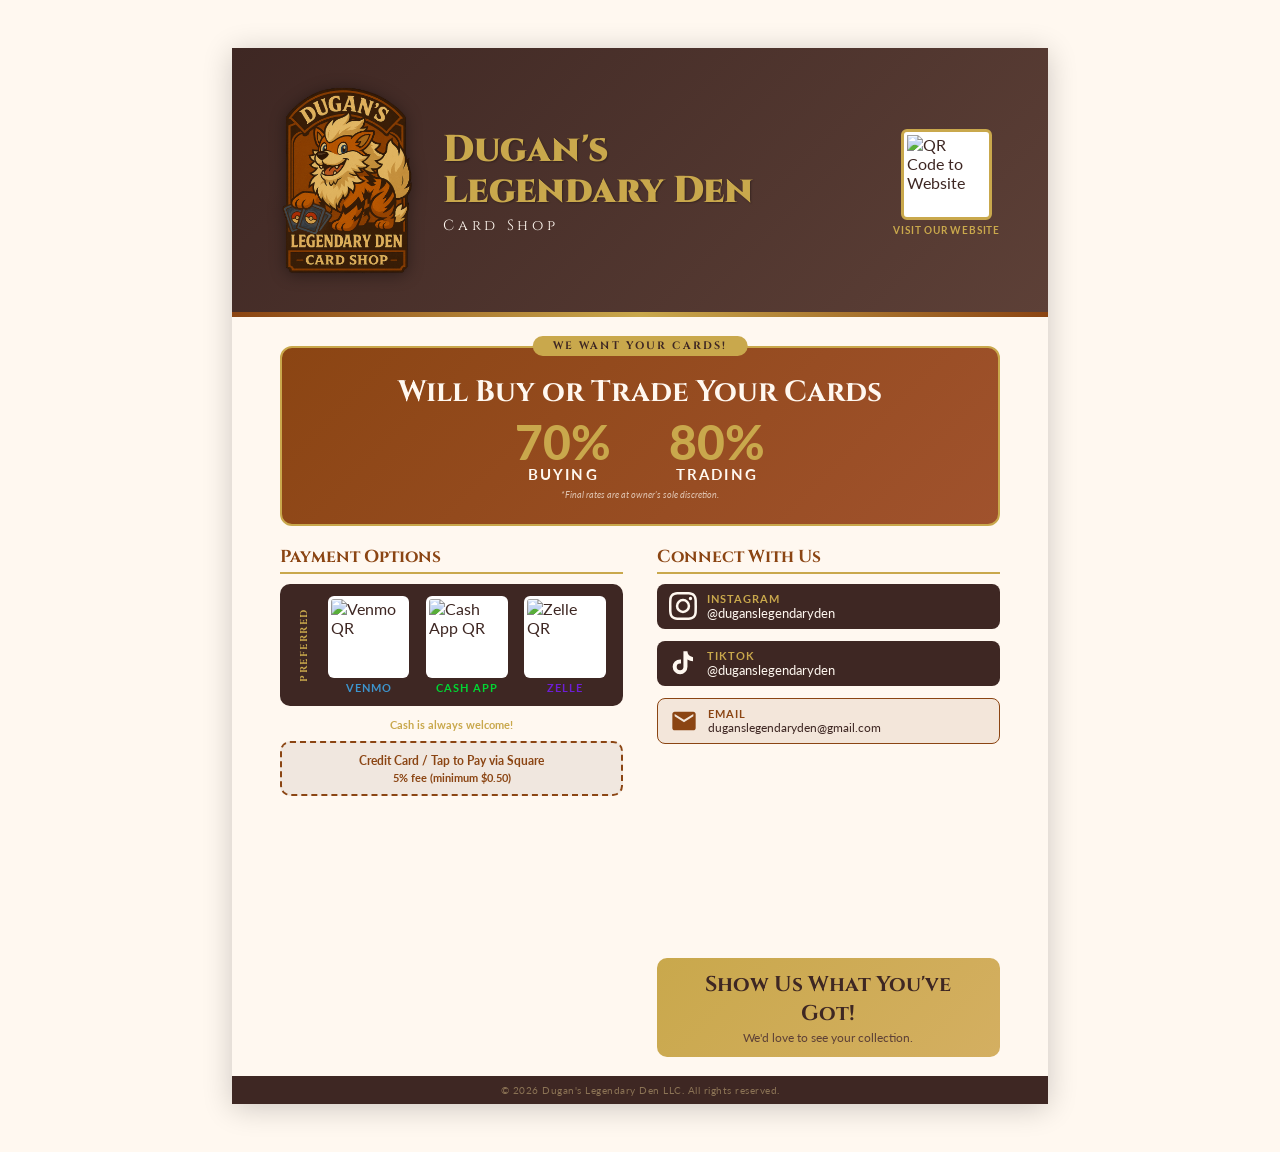
==== flyer.html @ 329d3d00 "Add printable card show flyer" ====
<!DOCTYPE html>
<html lang="en">
<head>
    <meta charset="UTF-8">
    <meta name="viewport" content="width=device-width, initial-scale=1.0">
    <meta http-equiv="Content-Security-Policy" content="upgrade-insecure-requests">
    <title>Dugan's Legendary Den — Card Show Flyer</title>
    <link rel="preconnect" href="https://fonts.googleapis.com">
    <link rel="preconnect" href="https://fonts.gstatic.com" crossorigin>
    <link href="https://fonts.googleapis.com/css2?family=Cinzel:wght@400;600;700;900&family=Lato:wght@300;400;700;900&display=swap" rel="stylesheet">
    <style>
        /* ---- Print-Optimized Reset ---- */
        *, *::before, *::after {
            margin: 0;
            padding: 0;
            box-sizing: border-box;
        }

        @page {
            size: letter portrait;
            margin: 0;
        }

        body {
            font-family: 'Lato', sans-serif;
            width: 8.5in;
            height: 11in;
            margin: 0 auto;
            background: #FFF8F0;
            color: #3E2723;
            overflow: hidden;
            -webkit-print-color-adjust: exact;
            print-color-adjust: exact;
        }

        .flyer {
            width: 100%;
            height: 100%;
            display: flex;
            flex-direction: column;
            position: relative;
        }

        /* ---- Top Banner ---- */
        .top-banner {
            background: linear-gradient(135deg, #3E2723 0%, #5D4037 100%);
            padding: 0.35in 0.5in 0.3in;
            display: flex;
            align-items: center;
            justify-content: space-between;
            gap: 0.4in;
        }

        .banner-left {
            display: flex;
            align-items: center;
            gap: 0.3in;
        }

        .banner-logo {
            width: 1.4in;
            height: auto;
            filter: drop-shadow(0 2px 8px rgba(0,0,0,0.4));
        }

        .banner-text {
            display: flex;
            flex-direction: column;
        }

        .banner-title {
            font-family: 'Cinzel', serif;
            font-size: 28pt;
            font-weight: 900;
            color: #C9A84C;
            line-height: 1.1;
            text-shadow: 1px 1px 2px rgba(0,0,0,0.3);
        }

        .banner-subtitle {
            font-family: 'Cinzel', serif;
            font-size: 11pt;
            font-weight: 400;
            letter-spacing: 0.25em;
            color: #FFF8F0;
            margin-top: 4px;
        }

        .banner-qr {
            display: flex;
            flex-direction: column;
            align-items: center;
            gap: 4px;
            flex-shrink: 0;
        }

        .banner-qr img {
            width: 0.95in;
            height: 0.95in;
            border: 3px solid #C9A84C;
            border-radius: 6px;
            background: white;
            padding: 3px;
        }

        .banner-qr span {
            font-size: 7.5pt;
            color: #C9A84C;
            font-weight: 700;
            letter-spacing: 0.08em;
            text-transform: uppercase;
        }

        /* ---- Accent Line ---- */
        .accent-line {
            height: 5px;
            background: linear-gradient(90deg, #8B4513, #C9A84C, #8B4513);
        }

        /* ---- Main Content ---- */
        .main-content {
            flex: 1;
            padding: 0.3in 0.5in 0.2in;
            display: flex;
            flex-direction: column;
            gap: 0.2in;
        }

        /* ---- Hero Section: Buy/Trade ---- */
        .hero-section {
            background: linear-gradient(135deg, #8B4513 0%, #A0522D 100%);
            border-radius: 12px;
            padding: 0.25in 0.35in;
            text-align: center;
            position: relative;
            border: 2px solid #C9A84C;
        }

        .hero-badge {
            position: absolute;
            top: -12px;
            left: 50%;
            transform: translateX(-50%);
            background: #C9A84C;
            color: #3E2723;
            font-family: 'Cinzel', serif;
            font-size: 8pt;
            font-weight: 700;
            letter-spacing: 0.2em;
            text-transform: uppercase;
            padding: 3px 20px;
            border-radius: 20px;
        }

        .hero-heading {
            font-family: 'Cinzel', serif;
            font-size: 22pt;
            font-weight: 700;
            color: #FFF8F0;
            margin-bottom: 6px;
        }

        .hero-rates {
            display: flex;
            justify-content: center;
            gap: 0.6in;
            margin-bottom: 6px;
        }

        .rate-item {
            display: flex;
            flex-direction: column;
            align-items: center;
        }

        .rate-percent {
            font-size: 36pt;
            font-weight: 900;
            color: #C9A84C;
            line-height: 1;
        }

        .rate-label {
            font-size: 11pt;
            font-weight: 700;
            color: #FFF8F0;
            text-transform: uppercase;
            letter-spacing: 0.15em;
        }

        .hero-disclaimer {
            font-size: 7pt;
            color: rgba(255, 248, 240, 0.7);
            font-style: italic;
        }

        /* ---- Two Column Layout ---- */
        .two-columns {
            display: flex;
            gap: 0.35in;
            flex: 1;
        }

        .col-left, .col-right {
            flex: 1;
            display: flex;
            flex-direction: column;
        }

        /* ---- Section Headers ---- */
        .section-header {
            font-family: 'Cinzel', serif;
            font-size: 13pt;
            font-weight: 700;
            color: #8B4513;
            border-bottom: 2px solid #C9A84C;
            padding-bottom: 4px;
            margin-bottom: 10px;
        }

        /* ---- Payment Grid ---- */
        .payment-grid {
            display: flex;
            flex-direction: column;
            gap: 10px;
            flex: 1;
        }

        .payment-row-preferred {
            background: #3E2723;
            border-radius: 10px;
            padding: 12px 14px;
            display: flex;
            align-items: center;
            justify-content: space-around;
            gap: 10px;
        }

        .preferred-label {
            writing-mode: vertical-rl;
            text-orientation: mixed;
            transform: rotate(180deg);
            font-family: 'Cinzel', serif;
            font-size: 7.5pt;
            font-weight: 700;
            color: #C9A84C;
            letter-spacing: 0.15em;
            text-transform: uppercase;
        }

        .payment-item {
            display: flex;
            flex-direction: column;
            align-items: center;
            gap: 3px;
        }

        .payment-item img {
            width: 0.85in;
            height: 0.85in;
            border-radius: 6px;
            background: white;
            padding: 3px;
        }

        .payment-name {
            font-size: 8pt;
            font-weight: 700;
            color: #FFF8F0;
            text-transform: uppercase;
            letter-spacing: 0.1em;
        }

        .payment-name.venmo-color { color: #3D95CE; }
        .payment-name.cashapp-color { color: #00D632; }
        .payment-name.zelle-color { color: #6D1ED4; }

        .payment-cash {
            font-size: 8pt;
            font-weight: 700;
            color: #C9A84C;
            text-align: center;
            margin-top: 2px;
        }

        .payment-row-fee {
            background: rgba(62, 39, 35, 0.08);
            border: 2px dashed #8B4513;
            border-radius: 10px;
            padding: 10px 14px;
            text-align: center;
        }

        .fee-heading {
            font-size: 9pt;
            font-weight: 700;
            color: #8B4513;
            margin-bottom: 3px;
        }

        .fee-methods {
            font-size: 9pt;
            color: #5D4037;
        }

        .fee-amount {
            font-size: 8pt;
            font-weight: 700;
            color: #8B4513;
        }

        /* ---- Social / Connect Section ---- */
        .connect-section {
            display: flex;
            flex-direction: column;
            gap: 12px;
            flex: 1;
        }

        .social-item {
            display: flex;
            align-items: center;
            gap: 10px;
            padding: 8px 12px;
            background: #3E2723;
            border-radius: 8px;
        }

        .social-icon-wrap {
            width: 28px;
            height: 28px;
            flex-shrink: 0;
        }

        .social-icon-wrap svg {
            width: 100%;
            height: 100%;
        }

        .social-info {
            display: flex;
            flex-direction: column;
        }

        .social-platform {
            font-size: 8pt;
            font-weight: 700;
            color: #C9A84C;
            text-transform: uppercase;
            letter-spacing: 0.1em;
        }

        .social-handle {
            font-size: 10pt;
            font-weight: 400;
            color: #FFF8F0;
        }

        .email-item {
            display: flex;
            align-items: center;
            gap: 10px;
            padding: 8px 12px;
            background: rgba(139, 69, 19, 0.1);
            border-radius: 8px;
            border: 1px solid #8B4513;
        }

        .email-info {
            display: flex;
            flex-direction: column;
        }

        .email-label {
            font-size: 8pt;
            font-weight: 700;
            color: #8B4513;
            text-transform: uppercase;
            letter-spacing: 0.1em;
        }

        .email-address {
            font-size: 9pt;
            font-weight: 400;
            color: #3E2723;
        }

        /* ---- CTA Banner ---- */
        .cta-section {
            background: linear-gradient(135deg, #C9A84C 0%, #D4AF61 100%);
            border-radius: 10px;
            padding: 12px 20px;
            text-align: center;
            margin-top: auto;
        }

        .cta-text {
            font-family: 'Cinzel', serif;
            font-size: 16pt;
            font-weight: 700;
            color: #3E2723;
        }

        .cta-subtext {
            font-size: 9pt;
            color: #5D4037;
            margin-top: 2px;
        }

        /* ---- Bottom Banner ---- */
        .bottom-banner {
            background: #3E2723;
            padding: 8px 0.5in;
            display: flex;
            justify-content: center;
            align-items: center;
        }

        .bottom-banner p {
            font-size: 7.5pt;
            color: #8B7355;
            letter-spacing: 0.05em;
        }

        /* ---- Screen Preview Styles ---- */
        @media screen {
            body {
                margin: 0.5in auto;
                box-shadow: 0 4px 30px rgba(0,0,0,0.2);
                border-radius: 4px;
            }
        }

        @media print {
            body {
                margin: 0;
                box-shadow: none;
            }
        }
    </style>
</head>
<body>
    <div class="flyer">
        <!-- Top Banner -->
        <header class="top-banner">
            <div class="banner-left">
                <img src="logo.png" alt="Dugan's Legendary Den Logo" class="banner-logo">
                <div class="banner-text">
                    <h1 class="banner-title">Dugan's<br>Legendary Den</h1>
                    <p class="banner-subtitle">Card Shop</p>
                </div>
            </div>
            <div class="banner-qr">
                <img src="https://api.qrserver.com/v1/create-qr-code/?size=200x200&data=https://duganslegendaryden.github.io/website/&bgcolor=FFFFFF&color=3E2723" alt="QR Code to Website">
                <span>Visit Our Website</span>
            </div>
        </header>

        <div class="accent-line"></div>

        <!-- Main Content -->
        <div class="main-content">
            <!-- Hero: Buy/Trade Rates -->
            <section class="hero-section">
                <div class="hero-badge">We Want Your Cards!</div>
                <h2 class="hero-heading">Will Buy or Trade Your Cards</h2>
                <div class="hero-rates">
                    <div class="rate-item">
                        <span class="rate-percent">70%</span>
                        <span class="rate-label">Buying</span>
                    </div>
                    <div class="rate-item">
                        <span class="rate-percent">80%</span>
                        <span class="rate-label">Trading</span>
                    </div>
                </div>
                <p class="hero-disclaimer">*Final rates are at owner's sole discretion.</p>
            </section>

            <!-- Two Column Layout -->
            <div class="two-columns">
                <!-- Left: Payment -->
                <div class="col-left">
                    <h3 class="section-header">Payment Options</h3>
                    <div class="payment-grid">
                        <!-- Preferred: Venmo, CashApp, Zelle, Cash -->
                        <div class="payment-row-preferred">
                            <span class="preferred-label">Preferred</span>
                            <div class="payment-item">
                                <img src="https://api.qrserver.com/v1/create-qr-code/?size=200x200&data=https://venmo.com/code?user_id=1840252993929216265%26created=1775189872&bgcolor=FFFFFF&color=3D95CE" alt="Venmo QR">
                                <span class="payment-name venmo-color">Venmo</span>
                            </div>
                            <div class="payment-item">
                                <img src="https://api.qrserver.com/v1/create-qr-code/?size=200x200&data=https://cash.app/$DuganD22&bgcolor=FFFFFF&color=00A632" alt="Cash App QR">
                                <span class="payment-name cashapp-color">Cash App</span>
                            </div>
                            <div class="payment-item">
                                <img src="https://api.qrserver.com/v1/create-qr-code/?size=200x200&data=dugansden&bgcolor=FFFFFF&color=6D1ED4" alt="Zelle QR">
                                <span class="payment-name zelle-color">Zelle</span>
                            </div>
                        </div>
                        <p class="payment-cash">Cash is always welcome!</p>

                        <!-- Fee-based -->
                        <div class="payment-row-fee">
                            <p class="fee-heading">Credit Card / Tap to Pay via Square</p>
                            <p class="fee-amount">5% fee (minimum $0.50)</p>
                        </div>
                    </div>
                </div>

                <!-- Right: Connect -->
                <div class="col-right">
                    <h3 class="section-header">Connect With Us</h3>
                    <div class="connect-section">
                        <div class="social-item">
                            <div class="social-icon-wrap">
                                <svg viewBox="0 0 24 24" fill="#FFF8F0">
                                    <path d="M12 2.163c3.204 0 3.584.012 4.85.07 3.252.148 4.771 1.691 4.919 4.919.058 1.265.069 1.645.069 4.849 0 3.205-.012 3.584-.069 4.849-.149 3.225-1.664 4.771-4.919 4.919-1.266.058-1.644.07-4.85.07-3.204 0-3.584-.012-4.849-.07-3.26-.149-4.771-1.699-4.919-4.92-.058-1.265-.07-1.644-.07-4.849 0-3.204.013-3.583.07-4.849.149-3.227 1.664-4.771 4.919-4.919 1.266-.057 1.645-.069 4.849-.069zM12 0C8.741 0 8.333.014 7.053.072 2.695.272.273 2.69.073 7.052.014 8.333 0 8.741 0 12c0 3.259.014 3.668.072 4.948.2 4.358 2.618 6.78 6.98 6.98C8.333 23.986 8.741 24 12 24c3.259 0 3.668-.014 4.948-.072 4.354-.2 6.782-2.618 6.979-6.98.059-1.28.073-1.689.073-4.948 0-3.259-.014-3.667-.072-4.947-.196-4.354-2.617-6.78-6.979-6.98C15.668.014 15.259 0 12 0zm0 5.838a6.162 6.162 0 100 12.324 6.162 6.162 0 000-12.324zM12 16a4 4 0 110-8 4 4 0 010 8zm6.406-11.845a1.44 1.44 0 100 2.881 1.44 1.44 0 000-2.881z"/>
                                </svg>
                            </div>
                            <div class="social-info">
                                <span class="social-platform">Instagram</span>
                                <span class="social-handle">@duganslegendaryden</span>
                            </div>
                        </div>

                        <div class="social-item">
                            <div class="social-icon-wrap">
                                <svg viewBox="0 0 24 24" fill="#FFF8F0">
                                    <path d="M19.59 6.69a4.83 4.83 0 01-3.77-4.25V2h-3.45v13.67a2.89 2.89 0 01-2.88 2.5 2.89 2.89 0 01-2.89-2.89 2.89 2.89 0 012.89-2.89c.28 0 .54.04.79.1V9.01a6.27 6.27 0 00-.79-.05 6.34 6.34 0 00-6.34 6.34 6.34 6.34 0 006.34 6.34 6.34 6.34 0 006.34-6.34V8.98a8.2 8.2 0 004.76 1.52V7.05a4.84 4.84 0 01-1-.36z"/>
                                </svg>
                            </div>
                            <div class="social-info">
                                <span class="social-platform">TikTok</span>
                                <span class="social-handle">@duganslegendaryden</span>
                            </div>
                        </div>

                        <div class="email-item">
                            <div class="social-icon-wrap">
                                <svg viewBox="0 0 24 24" fill="#8B4513">
                                    <path d="M20 4H4c-1.1 0-1.99.9-1.99 2L2 18c0 1.1.9 2 2 2h16c1.1 0 2-.9 2-2V6c0-1.1-.9-2-2-2zm0 4l-8 5-8-5V6l8 5 8-5v2z"/>
                                </svg>
                            </div>
                            <div class="email-info">
                                <span class="email-label">Email</span>
                                <span class="email-address">duganslegendaryden@gmail.com</span>
                            </div>
                        </div>

                        <!-- CTA -->
                        <div class="cta-section">
                            <p class="cta-text">Show Us What You've Got!</p>
                            <p class="cta-subtext">We'd love to see your collection.</p>
                        </div>
                    </div>
                </div>
            </div>
        </div>

        <!-- Bottom -->
        <footer class="bottom-banner">
            <p>&copy; 2026 Dugan's Legendary Den LLC. All rights reserved.</p>
        </footer>
    </div>
</body>
</html>
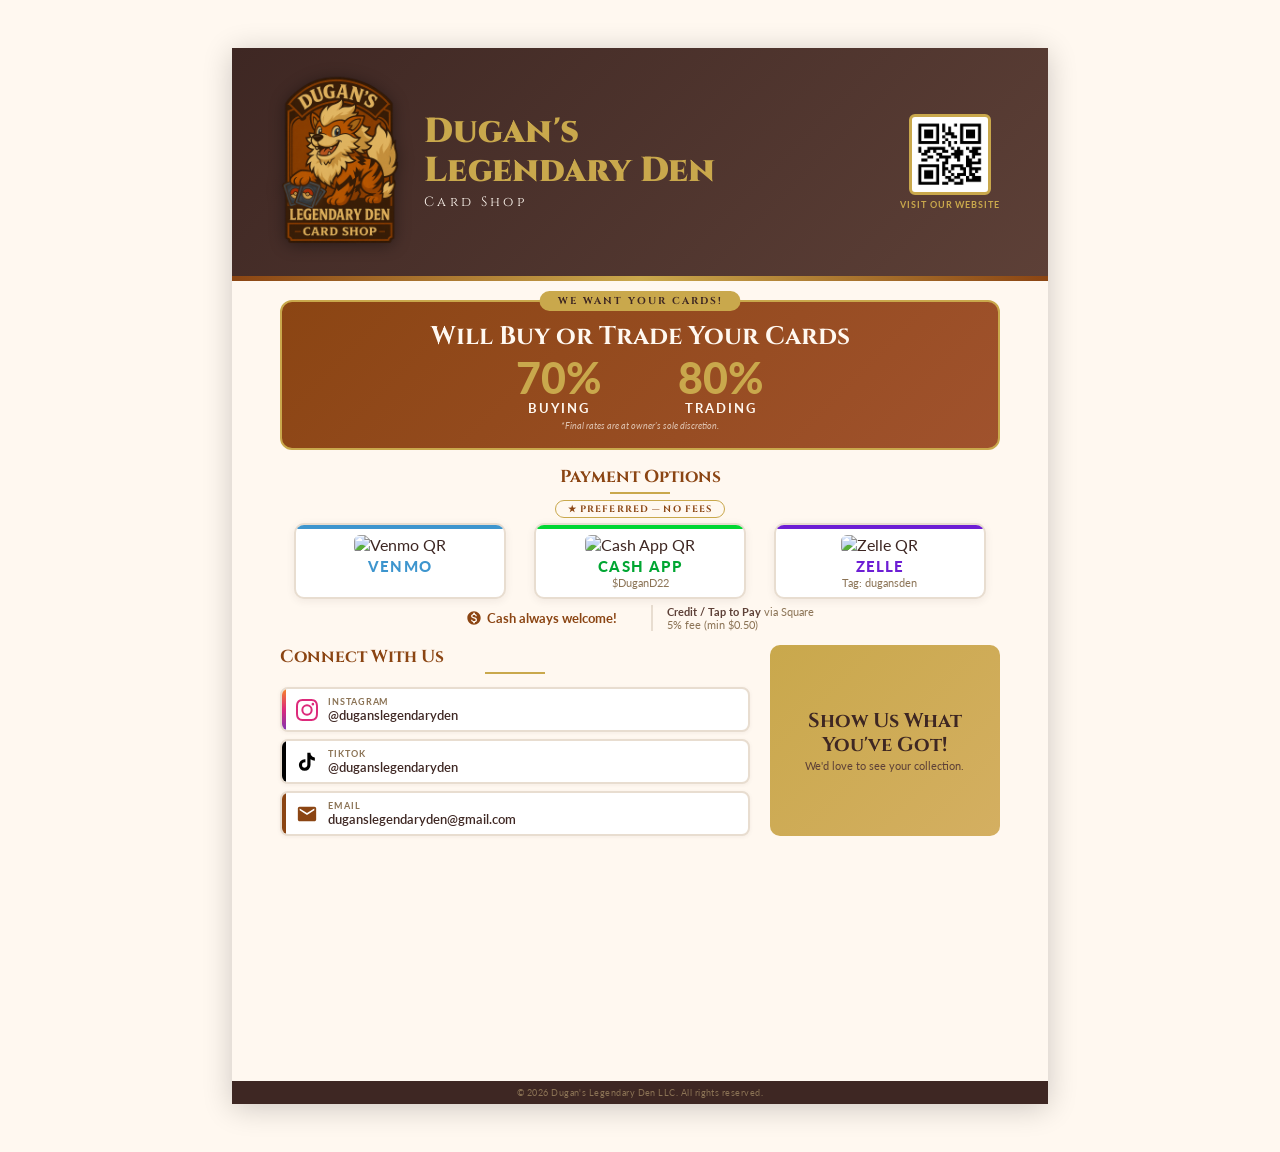
==== commit 8bca21a9: "Redesign flyer: lighter cards, bigger QR codes, real website QR" ====
--- a/flyer.html
+++ b/flyer.html
@@ -9,17 +9,8 @@
     <link rel="preconnect" href="https://fonts.gstatic.com" crossorigin>
     <link href="https://fonts.googleapis.com/css2?family=Cinzel:wght@400;600;700;900&family=Lato:wght@300;400;700;900&display=swap" rel="stylesheet">
     <style>
-        /* ---- Print-Optimized Reset ---- */
-        *, *::before, *::after {
-            margin: 0;
-            padding: 0;
-            box-sizing: border-box;
-        }
-
-        @page {
-            size: letter portrait;
-            margin: 0;
-        }
+        *, *::before, *::after { margin: 0; padding: 0; box-sizing: border-box; }
+        @page { size: letter portrait; margin: 0; }
 
         body {
             font-family: 'Lato', sans-serif;
@@ -38,52 +29,43 @@
             height: 100%;
             display: flex;
             flex-direction: column;
-            position: relative;
-        }
-
-        /* ---- Top Banner ---- */
+        }
+
+        /* ---- Header ---- */
         .top-banner {
             background: linear-gradient(135deg, #3E2723 0%, #5D4037 100%);
-            padding: 0.35in 0.5in 0.3in;
+            padding: 0.25in 0.5in;
             display: flex;
             align-items: center;
             justify-content: space-between;
-            gap: 0.4in;
         }
 
         .banner-left {
             display: flex;
             align-items: center;
-            gap: 0.3in;
+            gap: 0.25in;
         }
 
         .banner-logo {
-            width: 1.4in;
+            width: 1.25in;
             height: auto;
             filter: drop-shadow(0 2px 8px rgba(0,0,0,0.4));
         }
 
-        .banner-text {
-            display: flex;
-            flex-direction: column;
-        }
-
         .banner-title {
             font-family: 'Cinzel', serif;
-            font-size: 28pt;
+            font-size: 26pt;
             font-weight: 900;
             color: #C9A84C;
             line-height: 1.1;
-            text-shadow: 1px 1px 2px rgba(0,0,0,0.3);
         }
 
         .banner-subtitle {
             font-family: 'Cinzel', serif;
-            font-size: 11pt;
-            font-weight: 400;
+            font-size: 10pt;
             letter-spacing: 0.25em;
             color: #FFF8F0;
-            margin-top: 4px;
+            margin-top: 3px;
         }
 
         .banner-qr {
@@ -91,46 +73,44 @@
             flex-direction: column;
             align-items: center;
             gap: 4px;
-            flex-shrink: 0;
         }
 
         .banner-qr img {
-            width: 0.95in;
-            height: 0.95in;
+            width: 0.85in;
+            height: 0.85in;
             border: 3px solid #C9A84C;
             border-radius: 6px;
             background: white;
-            padding: 3px;
+            padding: 4px;
         }
 
         .banner-qr span {
-            font-size: 7.5pt;
+            font-size: 7pt;
             color: #C9A84C;
             font-weight: 700;
-            letter-spacing: 0.08em;
+            letter-spacing: 0.1em;
             text-transform: uppercase;
         }
 
-        /* ---- Accent Line ---- */
         .accent-line {
             height: 5px;
             background: linear-gradient(90deg, #8B4513, #C9A84C, #8B4513);
         }
 
-        /* ---- Main Content ---- */
+        /* ---- Main ---- */
         .main-content {
             flex: 1;
-            padding: 0.3in 0.5in 0.2in;
+            padding: 0.2in 0.5in 0.15in;
             display: flex;
             flex-direction: column;
-            gap: 0.2in;
-        }
-
-        /* ---- Hero Section: Buy/Trade ---- */
+            gap: 0.15in;
+        }
+
+        /* ---- Hero ---- */
         .hero-section {
             background: linear-gradient(135deg, #8B4513 0%, #A0522D 100%);
             border-radius: 12px;
-            padding: 0.25in 0.35in;
+            padding: 0.18in 0.35in;
             text-align: center;
             position: relative;
             border: 2px solid #C9A84C;
@@ -138,74 +118,40 @@
 
         .hero-badge {
             position: absolute;
-            top: -12px;
+            top: -11px;
             left: 50%;
             transform: translateX(-50%);
             background: #C9A84C;
             color: #3E2723;
             font-family: 'Cinzel', serif;
-            font-size: 8pt;
+            font-size: 7.5pt;
             font-weight: 700;
             letter-spacing: 0.2em;
             text-transform: uppercase;
-            padding: 3px 20px;
+            padding: 3px 18px;
             border-radius: 20px;
+            white-space: nowrap;
         }
 
         .hero-heading {
             font-family: 'Cinzel', serif;
-            font-size: 22pt;
+            font-size: 19pt;
             font-weight: 700;
             color: #FFF8F0;
-            margin-bottom: 6px;
+            margin-bottom: 4px;
         }
 
         .hero-rates {
             display: flex;
             justify-content: center;
-            gap: 0.6in;
-            margin-bottom: 6px;
-        }
-
-        .rate-item {
-            display: flex;
-            flex-direction: column;
-            align-items: center;
-        }
-
-        .rate-percent {
-            font-size: 36pt;
-            font-weight: 900;
-            color: #C9A84C;
-            line-height: 1;
-        }
-
-        .rate-label {
-            font-size: 11pt;
-            font-weight: 700;
-            color: #FFF8F0;
-            text-transform: uppercase;
-            letter-spacing: 0.15em;
-        }
-
-        .hero-disclaimer {
-            font-size: 7pt;
-            color: rgba(255, 248, 240, 0.7);
-            font-style: italic;
-        }
-
-        /* ---- Two Column Layout ---- */
-        .two-columns {
-            display: flex;
-            gap: 0.35in;
-            flex: 1;
-        }
-
-        .col-left, .col-right {
-            flex: 1;
-            display: flex;
-            flex-direction: column;
-        }
+            gap: 0.8in;
+            margin-bottom: 4px;
+        }
+
+        .rate-item { display: flex; flex-direction: column; align-items: center; }
+        .rate-percent { font-size: 32pt; font-weight: 900; color: #C9A84C; line-height: 1; }
+        .rate-label { font-size: 10pt; font-weight: 700; color: #FFF8F0; text-transform: uppercase; letter-spacing: 0.15em; }
+        .hero-disclaimer { font-size: 7pt; color: rgba(255,248,240,0.7); font-style: italic; }
 
         /* ---- Section Headers ---- */
         .section-header {
@@ -213,254 +159,226 @@
             font-size: 13pt;
             font-weight: 700;
             color: #8B4513;
-            border-bottom: 2px solid #C9A84C;
-            padding-bottom: 4px;
-            margin-bottom: 10px;
-        }
-
-        /* ---- Payment Grid ---- */
-        .payment-grid {
+            text-align: center;
+            margin-bottom: 0.06in;
+        }
+
+        .section-header::after {
+            content: '';
+            display: block;
+            width: 60px;
+            height: 2px;
+            background: #C9A84C;
+            margin: 4px auto 0;
+        }
+
+        /* ---- Payment ---- */
+        .preferred-row {
+            display: flex;
+            align-items: center;
+            justify-content: center;
+            gap: 4px;
+            margin-bottom: 0.06in;
+        }
+
+        .preferred-badge {
+            background: #FFF8F0;
+            border: 1.5px solid #C9A84C;
+            color: #8B4513;
+            font-family: 'Cinzel', serif;
+            font-size: 7pt;
+            font-weight: 700;
+            letter-spacing: 0.12em;
+            text-transform: uppercase;
+            padding: 2px 12px;
+            border-radius: 20px;
+        }
+
+        .payment-cards {
+            display: flex;
+            justify-content: center;
+            gap: 0.3in;
+        }
+
+        .payment-card {
+            flex: 1;
+            max-width: 2.2in;
+            background: #FFFFFF;
+            border-radius: 10px;
+            padding: 10px 12px 8px;
+            text-align: center;
+            border: 2px solid #E8DDD0;
+            position: relative;
+            overflow: hidden;
+            box-shadow: 0 2px 8px rgba(62, 39, 35, 0.08);
+        }
+
+        .payment-card::before {
+            content: '';
+            position: absolute;
+            top: 0; left: 0; right: 0;
+            height: 4px;
+        }
+
+        .payment-card.venmo::before { background: #3D95CE; }
+        .payment-card.cashapp::before { background: #00D632; }
+        .payment-card.zelle::before { background: #6D1ED4; }
+
+        .payment-card img {
+            width: 1.5in;
+            height: 1.5in;
+            border-radius: 6px;
+            margin-bottom: 4px;
+        }
+
+        .payment-label {
+            font-size: 11pt;
+            font-weight: 900;
+            text-transform: uppercase;
+            letter-spacing: 0.08em;
+        }
+
+        .payment-label.venmo-c { color: #3D95CE; }
+        .payment-label.cashapp-c { color: #00A632; }
+        .payment-label.zelle-c { color: #6D1ED4; }
+
+        .payment-tag {
+            font-size: 8pt;
+            color: #8B7355;
+            margin-top: 1px;
+        }
+
+        .payment-extras {
+            display: flex;
+            justify-content: center;
+            gap: 0.35in;
+            align-items: center;
+            margin-top: 0.06in;
+        }
+
+        .cash-note {
+            font-size: 9.5pt;
+            font-weight: 700;
+            color: #8B4513;
+            display: flex;
+            align-items: center;
+            gap: 5px;
+        }
+
+        .cash-note svg { width: 16px; height: 16px; }
+
+        .fee-note {
+            font-size: 8.5pt;
+            color: #8B7355;
+            border-left: 2px solid #E8DDD0;
+            padding-left: 0.15in;
+        }
+
+        .fee-note strong { color: #5D4037; }
+
+        /* ---- Connect ---- */
+        .connect-row {
+            display: flex;
+            gap: 0.2in;
+            align-items: stretch;
+        }
+
+        .social-cards {
             display: flex;
             flex-direction: column;
+            gap: 7px;
+            flex: 1;
+        }
+
+        .social-card {
+            display: flex;
+            align-items: center;
             gap: 10px;
-            flex: 1;
-        }
-
-        .payment-row-preferred {
-            background: #3E2723;
-            border-radius: 10px;
-            padding: 12px 14px;
-            display: flex;
-            align-items: center;
-            justify-content: space-around;
-            gap: 10px;
-        }
-
-        .preferred-label {
-            writing-mode: vertical-rl;
-            text-orientation: mixed;
-            transform: rotate(180deg);
-            font-family: 'Cinzel', serif;
-            font-size: 7.5pt;
-            font-weight: 700;
-            color: #C9A84C;
-            letter-spacing: 0.15em;
-            text-transform: uppercase;
-        }
-
-        .payment-item {
-            display: flex;
-            flex-direction: column;
-            align-items: center;
-            gap: 3px;
-        }
-
-        .payment-item img {
-            width: 0.85in;
-            height: 0.85in;
-            border-radius: 6px;
-            background: white;
-            padding: 3px;
-        }
-
-        .payment-name {
-            font-size: 8pt;
-            font-weight: 700;
-            color: #FFF8F0;
-            text-transform: uppercase;
-            letter-spacing: 0.1em;
-        }
-
-        .payment-name.venmo-color { color: #3D95CE; }
-        .payment-name.cashapp-color { color: #00D632; }
-        .payment-name.zelle-color { color: #6D1ED4; }
-
-        .payment-cash {
-            font-size: 8pt;
-            font-weight: 700;
-            color: #C9A84C;
-            text-align: center;
-            margin-top: 2px;
-        }
-
-        .payment-row-fee {
-            background: rgba(62, 39, 35, 0.08);
-            border: 2px dashed #8B4513;
-            border-radius: 10px;
-            padding: 10px 14px;
-            text-align: center;
-        }
-
-        .fee-heading {
-            font-size: 9pt;
-            font-weight: 700;
-            color: #8B4513;
-            margin-bottom: 3px;
-        }
-
-        .fee-methods {
-            font-size: 9pt;
-            color: #5D4037;
-        }
-
-        .fee-amount {
-            font-size: 8pt;
-            font-weight: 700;
-            color: #8B4513;
-        }
-
-        /* ---- Social / Connect Section ---- */
-        .connect-section {
-            display: flex;
-            flex-direction: column;
-            gap: 12px;
-            flex: 1;
-        }
-
-        .social-item {
-            display: flex;
-            align-items: center;
-            gap: 10px;
-            padding: 8px 12px;
-            background: #3E2723;
+            padding: 7px 14px;
+            background: #FFFFFF;
             border-radius: 8px;
-        }
-
-        .social-icon-wrap {
-            width: 28px;
-            height: 28px;
-            flex-shrink: 0;
-        }
-
-        .social-icon-wrap svg {
-            width: 100%;
-            height: 100%;
-        }
-
-        .social-info {
-            display: flex;
-            flex-direction: column;
-        }
-
-        .social-platform {
-            font-size: 8pt;
-            font-weight: 700;
-            color: #C9A84C;
-            text-transform: uppercase;
-            letter-spacing: 0.1em;
-        }
-
-        .social-handle {
-            font-size: 10pt;
-            font-weight: 400;
-            color: #FFF8F0;
-        }
-
-        .email-item {
-            display: flex;
-            align-items: center;
-            gap: 10px;
-            padding: 8px 12px;
-            background: rgba(139, 69, 19, 0.1);
-            border-radius: 8px;
-            border: 1px solid #8B4513;
-        }
-
-        .email-info {
-            display: flex;
-            flex-direction: column;
-        }
-
-        .email-label {
-            font-size: 8pt;
-            font-weight: 700;
-            color: #8B4513;
-            text-transform: uppercase;
-            letter-spacing: 0.1em;
-        }
-
-        .email-address {
-            font-size: 9pt;
-            font-weight: 400;
-            color: #3E2723;
-        }
-
-        /* ---- CTA Banner ---- */
-        .cta-section {
+            border: 2px solid #E8DDD0;
+            position: relative;
+            overflow: hidden;
+            box-shadow: 0 1px 4px rgba(62, 39, 35, 0.06);
+        }
+
+        .social-card::before {
+            content: '';
+            position: absolute;
+            left: 0; top: 0; bottom: 0;
+            width: 4px;
+        }
+
+        .social-card.ig::before { background: linear-gradient(180deg, #F58529, #DD2A7B, #8134AF); }
+        .social-card.tt::before { background: #000000; }
+        .social-card.em::before { background: #8B4513; }
+
+        .social-card svg { width: 22px; height: 22px; flex-shrink: 0; }
+
+        .s-info { display: flex; flex-direction: column; }
+        .s-platform { font-size: 7pt; font-weight: 700; color: #8B7355; text-transform: uppercase; letter-spacing: 0.1em; }
+        .s-handle { font-size: 10pt; font-weight: 600; color: #3E2723; }
+
+        /* ---- CTA ---- */
+        .cta-box {
             background: linear-gradient(135deg, #C9A84C 0%, #D4AF61 100%);
             border-radius: 10px;
             padding: 12px 20px;
             text-align: center;
-            margin-top: auto;
+            display: flex;
+            flex-direction: column;
+            justify-content: center;
+            min-width: 2.4in;
         }
 
         .cta-text {
             font-family: 'Cinzel', serif;
-            font-size: 16pt;
+            font-size: 15pt;
             font-weight: 700;
             color: #3E2723;
+            line-height: 1.2;
         }
 
         .cta-subtext {
-            font-size: 9pt;
+            font-size: 8.5pt;
             color: #5D4037;
             margin-top: 2px;
         }
 
-        /* ---- Bottom Banner ---- */
+        /* ---- Footer ---- */
         .bottom-banner {
             background: #3E2723;
-            padding: 8px 0.5in;
-            display: flex;
-            justify-content: center;
-            align-items: center;
-        }
-
-        .bottom-banner p {
-            font-size: 7.5pt;
-            color: #8B7355;
-            letter-spacing: 0.05em;
-        }
-
-        /* ---- Screen Preview Styles ---- */
-        @media screen {
-            body {
-                margin: 0.5in auto;
-                box-shadow: 0 4px 30px rgba(0,0,0,0.2);
-                border-radius: 4px;
-            }
-        }
-
-        @media print {
-            body {
-                margin: 0;
-                box-shadow: none;
-            }
-        }
+            padding: 6px 0.5in;
+            text-align: center;
+        }
+
+        .bottom-banner p { font-size: 7pt; color: #8B7355; letter-spacing: 0.05em; }
+
+        @media screen { body { margin: 0.5in auto; box-shadow: 0 4px 30px rgba(0,0,0,0.2); border-radius: 4px; } }
+        @media print { body { margin: 0; box-shadow: none; } }
     </style>
 </head>
 <body>
     <div class="flyer">
-        <!-- Top Banner -->
+        <!-- Header -->
         <header class="top-banner">
             <div class="banner-left">
                 <img src="logo.png" alt="Dugan's Legendary Den Logo" class="banner-logo">
-                <div class="banner-text">
+                <div>
                     <h1 class="banner-title">Dugan's<br>Legendary Den</h1>
                     <p class="banner-subtitle">Card Shop</p>
                 </div>
             </div>
             <div class="banner-qr">
-                <img src="https://api.qrserver.com/v1/create-qr-code/?size=200x200&data=https://duganslegendaryden.github.io/website/&bgcolor=FFFFFF&color=3E2723" alt="QR Code to Website">
+                <img src="website_QRcode.png" alt="QR Code to Website">
                 <span>Visit Our Website</span>
             </div>
         </header>
-
         <div class="accent-line"></div>
 
-        <!-- Main Content -->
         <div class="main-content">
-            <!-- Hero: Buy/Trade Rates -->
+            <!-- Buy/Trade Hero -->
             <section class="hero-section">
                 <div class="hero-badge">We Want Your Cards!</div>
                 <h2 class="hero-heading">Will Buy or Trade Your Cards</h2>
@@ -477,89 +395,73 @@
                 <p class="hero-disclaimer">*Final rates are at owner's sole discretion.</p>
             </section>
 
-            <!-- Two Column Layout -->
-            <div class="two-columns">
-                <!-- Left: Payment -->
-                <div class="col-left">
-                    <h3 class="section-header">Payment Options</h3>
-                    <div class="payment-grid">
-                        <!-- Preferred: Venmo, CashApp, Zelle, Cash -->
-                        <div class="payment-row-preferred">
-                            <span class="preferred-label">Preferred</span>
-                            <div class="payment-item">
-                                <img src="https://api.qrserver.com/v1/create-qr-code/?size=200x200&data=https://venmo.com/code?user_id=1840252993929216265%26created=1775189872&bgcolor=FFFFFF&color=3D95CE" alt="Venmo QR">
-                                <span class="payment-name venmo-color">Venmo</span>
-                            </div>
-                            <div class="payment-item">
-                                <img src="https://api.qrserver.com/v1/create-qr-code/?size=200x200&data=https://cash.app/$DuganD22&bgcolor=FFFFFF&color=00A632" alt="Cash App QR">
-                                <span class="payment-name cashapp-color">Cash App</span>
-                            </div>
-                            <div class="payment-item">
-                                <img src="https://api.qrserver.com/v1/create-qr-code/?size=200x200&data=dugansden&bgcolor=FFFFFF&color=6D1ED4" alt="Zelle QR">
-                                <span class="payment-name zelle-color">Zelle</span>
-                            </div>
+            <!-- Payment -->
+            <section>
+                <h3 class="section-header">Payment Options</h3>
+                <div class="preferred-row">
+                    <span class="preferred-badge">&#9733; Preferred &mdash; No Fees</span>
+                </div>
+                <div class="payment-cards">
+                    <div class="payment-card venmo">
+                        <img src="https://api.qrserver.com/v1/create-qr-code/?size=300x300&data=https://venmo.com/code?user_id=1840252993929216265%26created=1775189872&bgcolor=FFFFFF&color=3D95CE" alt="Venmo QR">
+                        <div class="payment-label venmo-c">Venmo</div>
+                    </div>
+                    <div class="payment-card cashapp">
+                        <img src="https://api.qrserver.com/v1/create-qr-code/?size=300x300&data=https://cash.app/$DuganD22&bgcolor=FFFFFF&color=00A632" alt="Cash App QR">
+                        <div class="payment-label cashapp-c">Cash App</div>
+                        <div class="payment-tag">$DuganD22</div>
+                    </div>
+                    <div class="payment-card zelle">
+                        <img src="https://api.qrserver.com/v1/create-qr-code/?size=300x300&data=dugansden&bgcolor=FFFFFF&color=6D1ED4" alt="Zelle QR">
+                        <div class="payment-label zelle-c">Zelle</div>
+                        <div class="payment-tag">Tag: dugansden</div>
+                    </div>
+                </div>
+                <div class="payment-extras">
+                    <div class="cash-note">
+                        <svg viewBox="0 0 24 24" fill="#8B4513"><path d="M12 2C6.48 2 2 6.48 2 12s4.48 10 10 10 10-4.48 10-10S17.52 2 12 2zm1.41 16.09V20h-2.67v-1.93c-1.71-.36-3.16-1.46-3.27-3.4h1.96c.1 1.05.82 1.87 2.65 1.87 1.96 0 2.4-.98 2.4-1.59 0-.83-.44-1.61-2.67-2.14-2.48-.6-4.18-1.62-4.18-3.67 0-1.72 1.39-2.84 3.11-3.21V4h2.67v1.95c1.86.45 2.79 1.86 2.85 3.39H14.3c-.05-1.11-.64-1.87-2.22-1.87-1.5 0-2.4.68-2.4 1.64 0 .84.65 1.39 2.67 1.94s4.18 1.36 4.18 3.85c0 1.89-1.44 2.98-3.12 3.19z"/></svg>
+                        Cash always welcome!
+                    </div>
+                    <div class="fee-note">
+                        <strong>Credit / Tap to Pay</strong> via Square<br>
+                        5% fee (min $0.50)
+                    </div>
+                </div>
+            </section>
+
+            <!-- Connect + CTA -->
+            <section class="connect-row">
+                <div class="social-cards">
+                    <h3 class="section-header" style="text-align:left;">Connect With Us</h3>
+                    <div class="social-card ig">
+                        <svg viewBox="0 0 24 24" fill="#DD2A7B"><path d="M12 2.163c3.204 0 3.584.012 4.85.07 3.252.148 4.771 1.691 4.919 4.919.058 1.265.069 1.645.069 4.849 0 3.205-.012 3.584-.069 4.849-.149 3.225-1.664 4.771-4.919 4.919-1.266.058-1.644.07-4.85.07-3.204 0-3.584-.012-4.849-.07-3.26-.149-4.771-1.699-4.919-4.92-.058-1.265-.07-1.644-.07-4.849 0-3.204.013-3.583.07-4.849.149-3.227 1.664-4.771 4.919-4.919 1.266-.057 1.645-.069 4.849-.069zM12 0C8.741 0 8.333.014 7.053.072 2.695.272.273 2.69.073 7.052.014 8.333 0 8.741 0 12c0 3.259.014 3.668.072 4.948.2 4.358 2.618 6.78 6.98 6.98C8.333 23.986 8.741 24 12 24c3.259 0 3.668-.014 4.948-.072 4.354-.2 6.782-2.618 6.979-6.98.059-1.28.073-1.689.073-4.948 0-3.259-.014-3.667-.072-4.947-.196-4.354-2.617-6.78-6.979-6.98C15.668.014 15.259 0 12 0zm0 5.838a6.162 6.162 0 100 12.324 6.162 6.162 0 000-12.324zM12 16a4 4 0 110-8 4 4 0 010 8zm6.406-11.845a1.44 1.44 0 100 2.881 1.44 1.44 0 000-2.881z"/></svg>
+                        <div class="s-info">
+                            <span class="s-platform">Instagram</span>
+                            <span class="s-handle">@duganslegendaryden</span>
                         </div>
-                        <p class="payment-cash">Cash is always welcome!</p>
-
-                        <!-- Fee-based -->
-                        <div class="payment-row-fee">
-                            <p class="fee-heading">Credit Card / Tap to Pay via Square</p>
-                            <p class="fee-amount">5% fee (minimum $0.50)</p>
+                    </div>
+                    <div class="social-card tt">
+                        <svg viewBox="0 0 24 24" fill="#000000"><path d="M19.59 6.69a4.83 4.83 0 01-3.77-4.25V2h-3.45v13.67a2.89 2.89 0 01-2.88 2.5 2.89 2.89 0 01-2.89-2.89 2.89 2.89 0 012.89-2.89c.28 0 .54.04.79.1V9.01a6.27 6.27 0 00-.79-.05 6.34 6.34 0 00-6.34 6.34 6.34 6.34 0 006.34 6.34 6.34 6.34 0 006.34-6.34V8.98a8.2 8.2 0 004.76 1.52V7.05a4.84 4.84 0 01-1-.36z"/></svg>
+                        <div class="s-info">
+                            <span class="s-platform">TikTok</span>
+                            <span class="s-handle">@duganslegendaryden</span>
                         </div>
                     </div>
-                </div>
-
-                <!-- Right: Connect -->
-                <div class="col-right">
-                    <h3 class="section-header">Connect With Us</h3>
-                    <div class="connect-section">
-                        <div class="social-item">
-                            <div class="social-icon-wrap">
-                                <svg viewBox="0 0 24 24" fill="#FFF8F0">
-                                    <path d="M12 2.163c3.204 0 3.584.012 4.85.07 3.252.148 4.771 1.691 4.919 4.919.058 1.265.069 1.645.069 4.849 0 3.205-.012 3.584-.069 4.849-.149 3.225-1.664 4.771-4.919 4.919-1.266.058-1.644.07-4.85.07-3.204 0-3.584-.012-4.849-.07-3.26-.149-4.771-1.699-4.919-4.92-.058-1.265-.07-1.644-.07-4.849 0-3.204.013-3.583.07-4.849.149-3.227 1.664-4.771 4.919-4.919 1.266-.057 1.645-.069 4.849-.069zM12 0C8.741 0 8.333.014 7.053.072 2.695.272.273 2.69.073 7.052.014 8.333 0 8.741 0 12c0 3.259.014 3.668.072 4.948.2 4.358 2.618 6.78 6.98 6.98C8.333 23.986 8.741 24 12 24c3.259 0 3.668-.014 4.948-.072 4.354-.2 6.782-2.618 6.979-6.98.059-1.28.073-1.689.073-4.948 0-3.259-.014-3.667-.072-4.947-.196-4.354-2.617-6.78-6.979-6.98C15.668.014 15.259 0 12 0zm0 5.838a6.162 6.162 0 100 12.324 6.162 6.162 0 000-12.324zM12 16a4 4 0 110-8 4 4 0 010 8zm6.406-11.845a1.44 1.44 0 100 2.881 1.44 1.44 0 000-2.881z"/>
-                                </svg>
-                            </div>
-                            <div class="social-info">
-                                <span class="social-platform">Instagram</span>
-                                <span class="social-handle">@duganslegendaryden</span>
-                            </div>
+                    <div class="social-card em">
+                        <svg viewBox="0 0 24 24" fill="#8B4513"><path d="M20 4H4c-1.1 0-1.99.9-1.99 2L2 18c0 1.1.9 2 2 2h16c1.1 0 2-.9 2-2V6c0-1.1-.9-2-2-2zm0 4l-8 5-8-5V6l8 5 8-5v2z"/></svg>
+                        <div class="s-info">
+                            <span class="s-platform">Email</span>
+                            <span class="s-handle">duganslegendaryden@gmail.com</span>
                         </div>
-
-                        <div class="social-item">
-                            <div class="social-icon-wrap">
-                                <svg viewBox="0 0 24 24" fill="#FFF8F0">
-                                    <path d="M19.59 6.69a4.83 4.83 0 01-3.77-4.25V2h-3.45v13.67a2.89 2.89 0 01-2.88 2.5 2.89 2.89 0 01-2.89-2.89 2.89 2.89 0 012.89-2.89c.28 0 .54.04.79.1V9.01a6.27 6.27 0 00-.79-.05 6.34 6.34 0 00-6.34 6.34 6.34 6.34 0 006.34 6.34 6.34 6.34 0 006.34-6.34V8.98a8.2 8.2 0 004.76 1.52V7.05a4.84 4.84 0 01-1-.36z"/>
-                                </svg>
-                            </div>
-                            <div class="social-info">
-                                <span class="social-platform">TikTok</span>
-                                <span class="social-handle">@duganslegendaryden</span>
-                            </div>
-                        </div>
-
-                        <div class="email-item">
-                            <div class="social-icon-wrap">
-                                <svg viewBox="0 0 24 24" fill="#8B4513">
-                                    <path d="M20 4H4c-1.1 0-1.99.9-1.99 2L2 18c0 1.1.9 2 2 2h16c1.1 0 2-.9 2-2V6c0-1.1-.9-2-2-2zm0 4l-8 5-8-5V6l8 5 8-5v2z"/>
-                                </svg>
-                            </div>
-                            <div class="email-info">
-                                <span class="email-label">Email</span>
-                                <span class="email-address">duganslegendaryden@gmail.com</span>
-                            </div>
-                        </div>
-
-                        <!-- CTA -->
-                        <div class="cta-section">
-                            <p class="cta-text">Show Us What You've Got!</p>
-                            <p class="cta-subtext">We'd love to see your collection.</p>
-                        </div>
-                    </div>
-                </div>
-            </div>
+                    </div>
+                </div>
+                <div class="cta-box">
+                    <p class="cta-text">Show Us What<br>You've Got!</p>
+                    <p class="cta-subtext">We'd love to see your collection.</p>
+                </div>
+            </section>
         </div>
 
-        <!-- Bottom -->
         <footer class="bottom-banner">
             <p>&copy; 2026 Dugan's Legendary Den LLC. All rights reserved.</p>
         </footer>
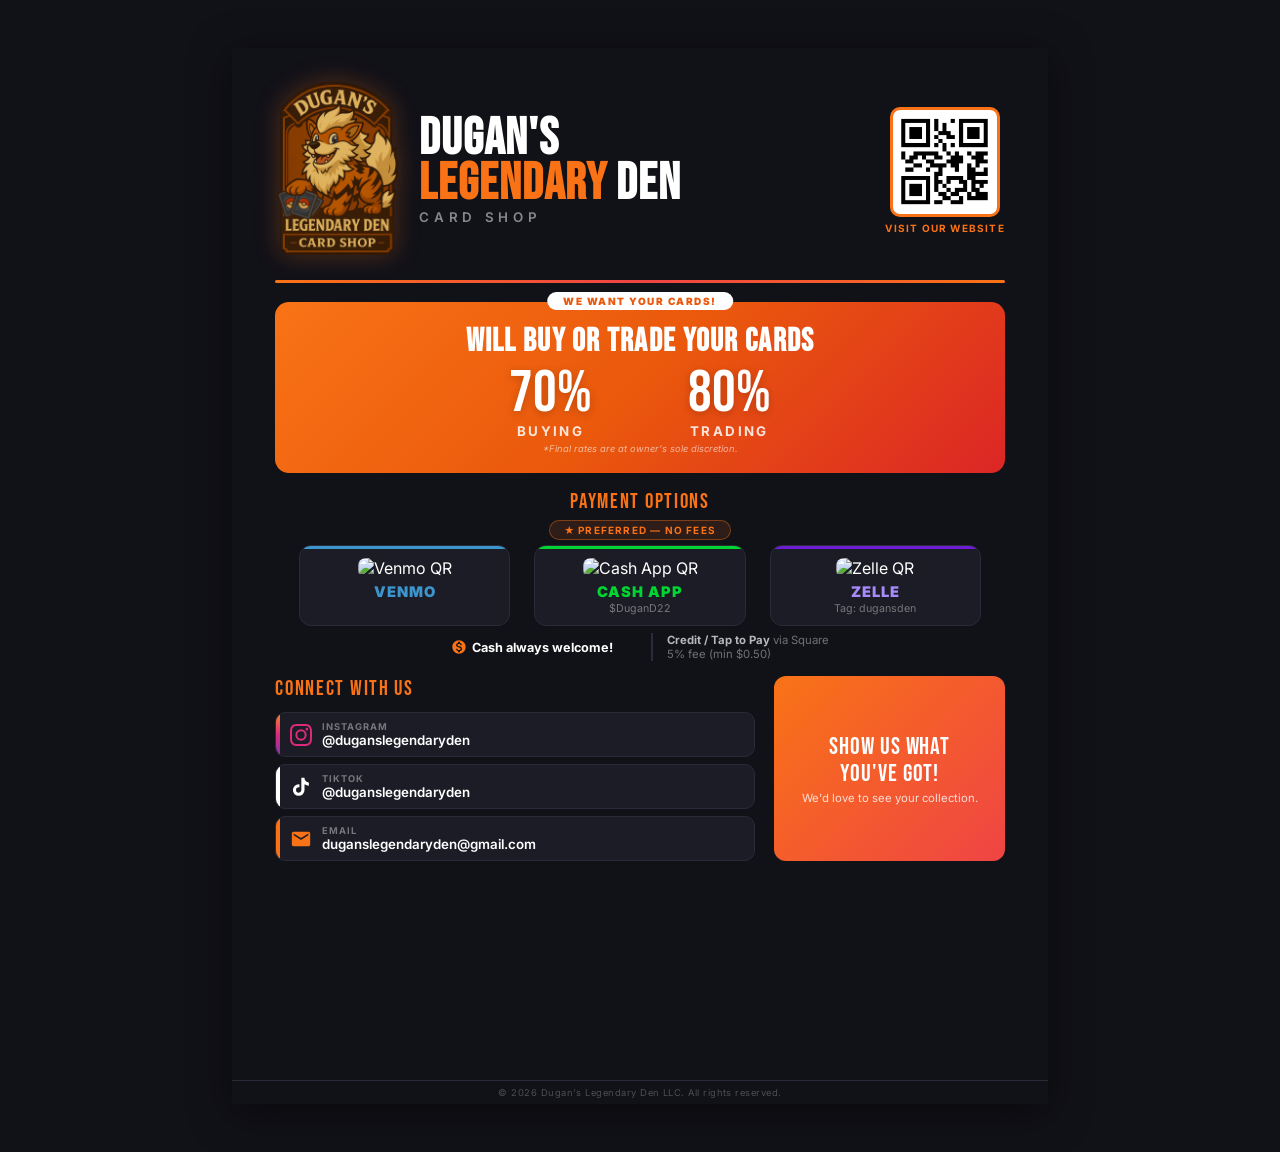
==== commit e68b4449: "Flyer v3: modern dark theme with orange/fire accents, bigger website QR" ====
--- a/flyer.html
+++ b/flyer.html
@@ -7,18 +7,18 @@
     <title>Dugan's Legendary Den — Card Show Flyer</title>
     <link rel="preconnect" href="https://fonts.googleapis.com">
     <link rel="preconnect" href="https://fonts.gstatic.com" crossorigin>
-    <link href="https://fonts.googleapis.com/css2?family=Cinzel:wght@400;600;700;900&family=Lato:wght@300;400;700;900&display=swap" rel="stylesheet">
+    <link href="https://fonts.googleapis.com/css2?family=Bebas+Neue&family=Inter:wght@400;600;700;900&display=swap" rel="stylesheet">
     <style>
         *, *::before, *::after { margin: 0; padding: 0; box-sizing: border-box; }
         @page { size: letter portrait; margin: 0; }
 
         body {
-            font-family: 'Lato', sans-serif;
+            font-family: 'Inter', sans-serif;
             width: 8.5in;
             height: 11in;
             margin: 0 auto;
-            background: #FFF8F0;
-            color: #3E2723;
+            background: #111118;
+            color: #FFFFFF;
             overflow: hidden;
             -webkit-print-color-adjust: exact;
             print-color-adjust: exact;
@@ -29,237 +29,254 @@
             height: 100%;
             display: flex;
             flex-direction: column;
+            position: relative;
         }
 
         /* ---- Header ---- */
-        .top-banner {
-            background: linear-gradient(135deg, #3E2723 0%, #5D4037 100%);
-            padding: 0.25in 0.5in;
+        .header {
+            padding: 0.3in 0.45in 0.2in;
             display: flex;
             align-items: center;
             justify-content: space-between;
-        }
-
-        .banner-left {
-            display: flex;
-            align-items: center;
-            gap: 0.25in;
-        }
-
-        .banner-logo {
-            width: 1.25in;
+            position: relative;
+        }
+
+        .header::after {
+            content: '';
+            position: absolute;
+            bottom: 0;
+            left: 0.45in;
+            right: 0.45in;
+            height: 3px;
+            background: linear-gradient(90deg, #F97316, #EF4444, #F97316);
+            border-radius: 2px;
+        }
+
+        .header-left {
+            display: flex;
+            align-items: center;
+            gap: 0.2in;
+        }
+
+        .header-logo {
+            width: 1.3in;
             height: auto;
-            filter: drop-shadow(0 2px 8px rgba(0,0,0,0.4));
-        }
-
-        .banner-title {
-            font-family: 'Cinzel', serif;
-            font-size: 26pt;
-            font-weight: 900;
-            color: #C9A84C;
-            line-height: 1.1;
-        }
-
-        .banner-subtitle {
-            font-family: 'Cinzel', serif;
+            filter: drop-shadow(0 0 12px rgba(249, 115, 22, 0.3));
+        }
+
+        .header-text h1 {
+            font-family: 'Bebas Neue', sans-serif;
+            font-size: 38pt;
+            color: #FFFFFF;
+            line-height: 0.9;
+            letter-spacing: 0.02em;
+        }
+
+        .header-text h1 span {
+            color: #F97316;
+        }
+
+        .header-text p {
             font-size: 10pt;
-            letter-spacing: 0.25em;
-            color: #FFF8F0;
-            margin-top: 3px;
-        }
-
-        .banner-qr {
+            font-weight: 600;
+            letter-spacing: 0.35em;
+            text-transform: uppercase;
+            color: rgba(255,255,255,0.5);
+            margin-top: 2px;
+        }
+
+        .header-qr {
             display: flex;
             flex-direction: column;
             align-items: center;
-            gap: 4px;
-        }
-
-        .banner-qr img {
-            width: 0.85in;
-            height: 0.85in;
-            border: 3px solid #C9A84C;
-            border-radius: 6px;
+            gap: 5px;
+        }
+
+        .header-qr img {
+            width: 1.15in;
+            height: 1.15in;
+            border-radius: 10px;
+            border: 3px solid #F97316;
             background: white;
-            padding: 4px;
-        }
-
-        .banner-qr span {
-            font-size: 7pt;
-            color: #C9A84C;
+            padding: 5px;
+        }
+
+        .header-qr span {
+            font-size: 7.5pt;
             font-weight: 700;
-            letter-spacing: 0.1em;
-            text-transform: uppercase;
-        }
-
-        .accent-line {
-            height: 5px;
-            background: linear-gradient(90deg, #8B4513, #C9A84C, #8B4513);
+            color: #F97316;
+            letter-spacing: 0.12em;
+            text-transform: uppercase;
         }
 
         /* ---- Main ---- */
-        .main-content {
+        .main {
             flex: 1;
-            padding: 0.2in 0.5in 0.15in;
+            padding: 0.2in 0.45in 0.12in;
             display: flex;
             flex-direction: column;
-            gap: 0.15in;
+            gap: 0.16in;
         }
 
         /* ---- Hero ---- */
-        .hero-section {
-            background: linear-gradient(135deg, #8B4513 0%, #A0522D 100%);
-            border-radius: 12px;
-            padding: 0.18in 0.35in;
+        .hero {
+            background: linear-gradient(135deg, #F97316 0%, #EA580C 50%, #DC2626 100%);
+            border-radius: 14px;
+            padding: 0.2in 0.4in;
             text-align: center;
             position: relative;
-            border: 2px solid #C9A84C;
         }
 
         .hero-badge {
             position: absolute;
-            top: -11px;
+            top: -10px;
             left: 50%;
             transform: translateX(-50%);
-            background: #C9A84C;
-            color: #3E2723;
-            font-family: 'Cinzel', serif;
+            background: #FFFFFF;
+            color: #EA580C;
+            font-family: 'Inter', sans-serif;
+            font-size: 7.5pt;
+            font-weight: 900;
+            letter-spacing: 0.15em;
+            text-transform: uppercase;
+            padding: 3px 16px;
+            border-radius: 20px;
+            white-space: nowrap;
+        }
+
+        .hero h2 {
+            font-family: 'Bebas Neue', sans-serif;
+            font-size: 24pt;
+            color: #FFFFFF;
+            letter-spacing: 0.04em;
+            margin-bottom: 4px;
+        }
+
+        .hero-rates {
+            display: flex;
+            justify-content: center;
+            gap: 1in;
+            margin-bottom: 4px;
+        }
+
+        .rate-item { display: flex; flex-direction: column; align-items: center; }
+
+        .rate-percent {
+            font-family: 'Bebas Neue', sans-serif;
+            font-size: 44pt;
+            color: #FFFFFF;
+            line-height: 1;
+            text-shadow: 0 2px 8px rgba(0,0,0,0.2);
+        }
+
+        .rate-label {
+            font-size: 10pt;
+            font-weight: 700;
+            color: rgba(255,255,255,0.85);
+            text-transform: uppercase;
+            letter-spacing: 0.18em;
+        }
+
+        .hero-note {
+            font-size: 7pt;
+            color: rgba(255,255,255,0.6);
+            font-style: italic;
+        }
+
+        /* ---- Section Label ---- */
+        .section-label {
+            font-family: 'Bebas Neue', sans-serif;
+            font-size: 16pt;
+            color: #F97316;
+            letter-spacing: 0.08em;
+            text-align: center;
+            margin-bottom: 0.04in;
+        }
+
+        /* ---- Payment ---- */
+        .pay-preferred {
+            text-align: center;
+            margin-bottom: 0.06in;
+        }
+
+        .pay-preferred span {
+            display: inline-block;
+            background: rgba(249, 115, 22, 0.12);
+            border: 1.5px solid rgba(249, 115, 22, 0.4);
+            color: #F97316;
             font-size: 7.5pt;
             font-weight: 700;
-            letter-spacing: 0.2em;
-            text-transform: uppercase;
-            padding: 3px 18px;
+            letter-spacing: 0.12em;
+            text-transform: uppercase;
+            padding: 3px 14px;
             border-radius: 20px;
-            white-space: nowrap;
-        }
-
-        .hero-heading {
-            font-family: 'Cinzel', serif;
-            font-size: 19pt;
-            font-weight: 700;
-            color: #FFF8F0;
-            margin-bottom: 4px;
-        }
-
-        .hero-rates {
+        }
+
+        .payment-cards {
             display: flex;
             justify-content: center;
-            gap: 0.8in;
-            margin-bottom: 4px;
-        }
-
-        .rate-item { display: flex; flex-direction: column; align-items: center; }
-        .rate-percent { font-size: 32pt; font-weight: 900; color: #C9A84C; line-height: 1; }
-        .rate-label { font-size: 10pt; font-weight: 700; color: #FFF8F0; text-transform: uppercase; letter-spacing: 0.15em; }
-        .hero-disclaimer { font-size: 7pt; color: rgba(255,248,240,0.7); font-style: italic; }
-
-        /* ---- Section Headers ---- */
-        .section-header {
-            font-family: 'Cinzel', serif;
-            font-size: 13pt;
-            font-weight: 700;
-            color: #8B4513;
-            text-align: center;
-            margin-bottom: 0.06in;
-        }
-
-        .section-header::after {
-            content: '';
-            display: block;
-            width: 60px;
-            height: 2px;
-            background: #C9A84C;
-            margin: 4px auto 0;
-        }
-
-        /* ---- Payment ---- */
-        .preferred-row {
-            display: flex;
-            align-items: center;
-            justify-content: center;
-            gap: 4px;
-            margin-bottom: 0.06in;
-        }
-
-        .preferred-badge {
-            background: #FFF8F0;
-            border: 1.5px solid #C9A84C;
-            color: #8B4513;
-            font-family: 'Cinzel', serif;
-            font-size: 7pt;
-            font-weight: 700;
-            letter-spacing: 0.12em;
-            text-transform: uppercase;
-            padding: 2px 12px;
-            border-radius: 20px;
-        }
-
-        .payment-cards {
-            display: flex;
-            justify-content: center;
-            gap: 0.3in;
-        }
-
-        .payment-card {
+            gap: 0.25in;
+        }
+
+        .pay-card {
             flex: 1;
             max-width: 2.2in;
-            background: #FFFFFF;
-            border-radius: 10px;
-            padding: 10px 12px 8px;
-            text-align: center;
-            border: 2px solid #E8DDD0;
+            background: #1C1C26;
+            border-radius: 12px;
+            padding: 12px 10px 10px;
+            text-align: center;
+            border: 1.5px solid #2A2A38;
             position: relative;
             overflow: hidden;
-            box-shadow: 0 2px 8px rgba(62, 39, 35, 0.08);
-        }
-
-        .payment-card::before {
+        }
+
+        .pay-card::before {
             content: '';
             position: absolute;
             top: 0; left: 0; right: 0;
-            height: 4px;
-        }
-
-        .payment-card.venmo::before { background: #3D95CE; }
-        .payment-card.cashapp::before { background: #00D632; }
-        .payment-card.zelle::before { background: #6D1ED4; }
-
-        .payment-card img {
+            height: 3px;
+        }
+
+        .pay-card.venmo::before { background: #3D95CE; }
+        .pay-card.cashapp::before { background: #00D632; }
+        .pay-card.zelle::before { background: #6D1ED4; }
+
+        .pay-card img {
             width: 1.5in;
             height: 1.5in;
-            border-radius: 6px;
-            margin-bottom: 4px;
-        }
-
-        .payment-label {
+            border-radius: 8px;
+            margin-bottom: 5px;
+        }
+
+        .pay-card .pay-name {
             font-size: 11pt;
             font-weight: 900;
             text-transform: uppercase;
-            letter-spacing: 0.08em;
-        }
-
-        .payment-label.venmo-c { color: #3D95CE; }
-        .payment-label.cashapp-c { color: #00A632; }
-        .payment-label.zelle-c { color: #6D1ED4; }
-
-        .payment-tag {
+            letter-spacing: 0.06em;
+        }
+
+        .pay-name.v-c { color: #3D95CE; }
+        .pay-name.ca-c { color: #00D632; }
+        .pay-name.z-c { color: #A78BFA; }
+
+        .pay-card .pay-tag {
             font-size: 8pt;
-            color: #8B7355;
+            color: rgba(255,255,255,0.4);
             margin-top: 1px;
         }
 
-        .payment-extras {
+        .pay-extras {
             display: flex;
             justify-content: center;
-            gap: 0.35in;
-            align-items: center;
-            margin-top: 0.06in;
+            gap: 0.4in;
+            align-items: center;
+            margin-top: 0.07in;
         }
 
         .cash-note {
             font-size: 9.5pt;
             font-weight: 700;
-            color: #8B4513;
+            color: #FFFFFF;
             display: flex;
             align-items: center;
             gap: 5px;
@@ -269,12 +286,12 @@
 
         .fee-note {
             font-size: 8.5pt;
-            color: #8B7355;
-            border-left: 2px solid #E8DDD0;
+            color: rgba(255,255,255,0.4);
+            border-left: 2px solid #2A2A38;
             padding-left: 0.15in;
         }
 
-        .fee-note strong { color: #5D4037; }
+        .fee-note strong { color: rgba(255,255,255,0.7); }
 
         /* ---- Connect ---- */
         .connect-row {
@@ -283,48 +300,47 @@
             align-items: stretch;
         }
 
-        .social-cards {
+        .social-list {
             display: flex;
             flex-direction: column;
             gap: 7px;
             flex: 1;
         }
 
-        .social-card {
+        .soc-card {
             display: flex;
             align-items: center;
             gap: 10px;
-            padding: 7px 14px;
-            background: #FFFFFF;
-            border-radius: 8px;
-            border: 2px solid #E8DDD0;
+            padding: 8px 14px;
+            background: #1C1C26;
+            border-radius: 10px;
+            border: 1.5px solid #2A2A38;
             position: relative;
             overflow: hidden;
-            box-shadow: 0 1px 4px rgba(62, 39, 35, 0.06);
-        }
-
-        .social-card::before {
+        }
+
+        .soc-card::before {
             content: '';
             position: absolute;
             left: 0; top: 0; bottom: 0;
             width: 4px;
         }
 
-        .social-card.ig::before { background: linear-gradient(180deg, #F58529, #DD2A7B, #8134AF); }
-        .social-card.tt::before { background: #000000; }
-        .social-card.em::before { background: #8B4513; }
-
-        .social-card svg { width: 22px; height: 22px; flex-shrink: 0; }
-
-        .s-info { display: flex; flex-direction: column; }
-        .s-platform { font-size: 7pt; font-weight: 700; color: #8B7355; text-transform: uppercase; letter-spacing: 0.1em; }
-        .s-handle { font-size: 10pt; font-weight: 600; color: #3E2723; }
+        .soc-card.ig::before { background: linear-gradient(180deg, #F58529, #DD2A7B, #8134AF); }
+        .soc-card.tt::before { background: #FFFFFF; }
+        .soc-card.em::before { background: #F97316; }
+
+        .soc-card svg { width: 22px; height: 22px; flex-shrink: 0; }
+
+        .soc-info { display: flex; flex-direction: column; }
+        .soc-plat { font-size: 7pt; font-weight: 700; color: rgba(255,255,255,0.4); text-transform: uppercase; letter-spacing: 0.1em; }
+        .soc-handle { font-size: 10pt; font-weight: 600; color: #FFFFFF; }
 
         /* ---- CTA ---- */
-        .cta-box {
-            background: linear-gradient(135deg, #C9A84C 0%, #D4AF61 100%);
-            border-radius: 10px;
-            padding: 12px 20px;
+        .cta {
+            background: linear-gradient(135deg, #F97316 0%, #EF4444 100%);
+            border-radius: 12px;
+            padding: 14px 20px;
             text-align: center;
             display: flex;
             flex-direction: column;
@@ -333,55 +349,54 @@
         }
 
         .cta-text {
-            font-family: 'Cinzel', serif;
-            font-size: 15pt;
-            font-weight: 700;
-            color: #3E2723;
-            line-height: 1.2;
-        }
-
-        .cta-subtext {
+            font-family: 'Bebas Neue', sans-serif;
+            font-size: 18pt;
+            color: #FFFFFF;
+            line-height: 1.15;
+            letter-spacing: 0.04em;
+        }
+
+        .cta-sub {
             font-size: 8.5pt;
-            color: #5D4037;
-            margin-top: 2px;
+            color: rgba(255,255,255,0.8);
+            margin-top: 3px;
         }
 
         /* ---- Footer ---- */
-        .bottom-banner {
-            background: #3E2723;
-            padding: 6px 0.5in;
-            text-align: center;
-        }
-
-        .bottom-banner p { font-size: 7pt; color: #8B7355; letter-spacing: 0.05em; }
-
-        @media screen { body { margin: 0.5in auto; box-shadow: 0 4px 30px rgba(0,0,0,0.2); border-radius: 4px; } }
+        .footer {
+            padding: 6px 0.45in;
+            text-align: center;
+            border-top: 1px solid #2A2A38;
+        }
+
+        .footer p { font-size: 7pt; color: rgba(255,255,255,0.25); letter-spacing: 0.05em; }
+
+        @media screen { body { margin: 0.5in auto; box-shadow: 0 8px 40px rgba(0,0,0,0.5); border-radius: 4px; } }
         @media print { body { margin: 0; box-shadow: none; } }
     </style>
 </head>
 <body>
     <div class="flyer">
         <!-- Header -->
-        <header class="top-banner">
-            <div class="banner-left">
-                <img src="logo.png" alt="Dugan's Legendary Den Logo" class="banner-logo">
-                <div>
-                    <h1 class="banner-title">Dugan's<br>Legendary Den</h1>
-                    <p class="banner-subtitle">Card Shop</p>
+        <header class="header">
+            <div class="header-left">
+                <img src="logo.png" alt="Dugan's Legendary Den Logo" class="header-logo">
+                <div class="header-text">
+                    <h1>Dugan's<br><span>Legendary</span> Den</h1>
+                    <p>Card Shop</p>
                 </div>
             </div>
-            <div class="banner-qr">
+            <div class="header-qr">
                 <img src="website_QRcode.png" alt="QR Code to Website">
                 <span>Visit Our Website</span>
             </div>
         </header>
-        <div class="accent-line"></div>
-
-        <div class="main-content">
-            <!-- Buy/Trade Hero -->
-            <section class="hero-section">
+
+        <div class="main">
+            <!-- Buy/Trade -->
+            <section class="hero">
                 <div class="hero-badge">We Want Your Cards!</div>
-                <h2 class="hero-heading">Will Buy or Trade Your Cards</h2>
+                <h2>Will Buy or Trade Your Cards</h2>
                 <div class="hero-rates">
                     <div class="rate-item">
                         <span class="rate-percent">70%</span>
@@ -392,34 +407,34 @@
                         <span class="rate-label">Trading</span>
                     </div>
                 </div>
-                <p class="hero-disclaimer">*Final rates are at owner's sole discretion.</p>
+                <p class="hero-note">*Final rates are at owner's sole discretion.</p>
             </section>
 
             <!-- Payment -->
             <section>
-                <h3 class="section-header">Payment Options</h3>
-                <div class="preferred-row">
-                    <span class="preferred-badge">&#9733; Preferred &mdash; No Fees</span>
+                <div class="section-label">Payment Options</div>
+                <div class="pay-preferred">
+                    <span>&#9733; Preferred &mdash; No Fees</span>
                 </div>
                 <div class="payment-cards">
-                    <div class="payment-card venmo">
+                    <div class="pay-card venmo">
                         <img src="https://api.qrserver.com/v1/create-qr-code/?size=300x300&data=https://venmo.com/code?user_id=1840252993929216265%26created=1775189872&bgcolor=FFFFFF&color=3D95CE" alt="Venmo QR">
-                        <div class="payment-label venmo-c">Venmo</div>
-                    </div>
-                    <div class="payment-card cashapp">
+                        <div class="pay-name v-c">Venmo</div>
+                    </div>
+                    <div class="pay-card cashapp">
                         <img src="https://api.qrserver.com/v1/create-qr-code/?size=300x300&data=https://cash.app/$DuganD22&bgcolor=FFFFFF&color=00A632" alt="Cash App QR">
-                        <div class="payment-label cashapp-c">Cash App</div>
-                        <div class="payment-tag">$DuganD22</div>
-                    </div>
-                    <div class="payment-card zelle">
+                        <div class="pay-name ca-c">Cash App</div>
+                        <div class="pay-tag">$DuganD22</div>
+                    </div>
+                    <div class="pay-card zelle">
                         <img src="https://api.qrserver.com/v1/create-qr-code/?size=300x300&data=dugansden&bgcolor=FFFFFF&color=6D1ED4" alt="Zelle QR">
-                        <div class="payment-label zelle-c">Zelle</div>
-                        <div class="payment-tag">Tag: dugansden</div>
-                    </div>
-                </div>
-                <div class="payment-extras">
+                        <div class="pay-name z-c">Zelle</div>
+                        <div class="pay-tag">Tag: dugansden</div>
+                    </div>
+                </div>
+                <div class="pay-extras">
                     <div class="cash-note">
-                        <svg viewBox="0 0 24 24" fill="#8B4513"><path d="M12 2C6.48 2 2 6.48 2 12s4.48 10 10 10 10-4.48 10-10S17.52 2 12 2zm1.41 16.09V20h-2.67v-1.93c-1.71-.36-3.16-1.46-3.27-3.4h1.96c.1 1.05.82 1.87 2.65 1.87 1.96 0 2.4-.98 2.4-1.59 0-.83-.44-1.61-2.67-2.14-2.48-.6-4.18-1.62-4.18-3.67 0-1.72 1.39-2.84 3.11-3.21V4h2.67v1.95c1.86.45 2.79 1.86 2.85 3.39H14.3c-.05-1.11-.64-1.87-2.22-1.87-1.5 0-2.4.68-2.4 1.64 0 .84.65 1.39 2.67 1.94s4.18 1.36 4.18 3.85c0 1.89-1.44 2.98-3.12 3.19z"/></svg>
+                        <svg viewBox="0 0 24 24" fill="#F97316"><path d="M12 2C6.48 2 2 6.48 2 12s4.48 10 10 10 10-4.48 10-10S17.52 2 12 2zm1.41 16.09V20h-2.67v-1.93c-1.71-.36-3.16-1.46-3.27-3.4h1.96c.1 1.05.82 1.87 2.65 1.87 1.96 0 2.4-.98 2.4-1.59 0-.83-.44-1.61-2.67-2.14-2.48-.6-4.18-1.62-4.18-3.67 0-1.72 1.39-2.84 3.11-3.21V4h2.67v1.95c1.86.45 2.79 1.86 2.85 3.39H14.3c-.05-1.11-.64-1.87-2.22-1.87-1.5 0-2.4.68-2.4 1.64 0 .84.65 1.39 2.67 1.94s4.18 1.36 4.18 3.85c0 1.89-1.44 2.98-3.12 3.19z"/></svg>
                         Cash always welcome!
                     </div>
                     <div class="fee-note">
@@ -431,38 +446,38 @@
 
             <!-- Connect + CTA -->
             <section class="connect-row">
-                <div class="social-cards">
-                    <h3 class="section-header" style="text-align:left;">Connect With Us</h3>
-                    <div class="social-card ig">
+                <div class="social-list">
+                    <div class="section-label" style="text-align:left;">Connect With Us</div>
+                    <div class="soc-card ig">
                         <svg viewBox="0 0 24 24" fill="#DD2A7B"><path d="M12 2.163c3.204 0 3.584.012 4.85.07 3.252.148 4.771 1.691 4.919 4.919.058 1.265.069 1.645.069 4.849 0 3.205-.012 3.584-.069 4.849-.149 3.225-1.664 4.771-4.919 4.919-1.266.058-1.644.07-4.85.07-3.204 0-3.584-.012-4.849-.07-3.26-.149-4.771-1.699-4.919-4.92-.058-1.265-.07-1.644-.07-4.849 0-3.204.013-3.583.07-4.849.149-3.227 1.664-4.771 4.919-4.919 1.266-.057 1.645-.069 4.849-.069zM12 0C8.741 0 8.333.014 7.053.072 2.695.272.273 2.69.073 7.052.014 8.333 0 8.741 0 12c0 3.259.014 3.668.072 4.948.2 4.358 2.618 6.78 6.98 6.98C8.333 23.986 8.741 24 12 24c3.259 0 3.668-.014 4.948-.072 4.354-.2 6.782-2.618 6.979-6.98.059-1.28.073-1.689.073-4.948 0-3.259-.014-3.667-.072-4.947-.196-4.354-2.617-6.78-6.979-6.98C15.668.014 15.259 0 12 0zm0 5.838a6.162 6.162 0 100 12.324 6.162 6.162 0 000-12.324zM12 16a4 4 0 110-8 4 4 0 010 8zm6.406-11.845a1.44 1.44 0 100 2.881 1.44 1.44 0 000-2.881z"/></svg>
-                        <div class="s-info">
-                            <span class="s-platform">Instagram</span>
-                            <span class="s-handle">@duganslegendaryden</span>
+                        <div class="soc-info">
+                            <span class="soc-plat">Instagram</span>
+                            <span class="soc-handle">@duganslegendaryden</span>
                         </div>
                     </div>
-                    <div class="social-card tt">
-                        <svg viewBox="0 0 24 24" fill="#000000"><path d="M19.59 6.69a4.83 4.83 0 01-3.77-4.25V2h-3.45v13.67a2.89 2.89 0 01-2.88 2.5 2.89 2.89 0 01-2.89-2.89 2.89 2.89 0 012.89-2.89c.28 0 .54.04.79.1V9.01a6.27 6.27 0 00-.79-.05 6.34 6.34 0 00-6.34 6.34 6.34 6.34 0 006.34 6.34 6.34 6.34 0 006.34-6.34V8.98a8.2 8.2 0 004.76 1.52V7.05a4.84 4.84 0 01-1-.36z"/></svg>
-                        <div class="s-info">
-                            <span class="s-platform">TikTok</span>
-                            <span class="s-handle">@duganslegendaryden</span>
+                    <div class="soc-card tt">
+                        <svg viewBox="0 0 24 24" fill="#FFFFFF"><path d="M19.59 6.69a4.83 4.83 0 01-3.77-4.25V2h-3.45v13.67a2.89 2.89 0 01-2.88 2.5 2.89 2.89 0 01-2.89-2.89 2.89 2.89 0 012.89-2.89c.28 0 .54.04.79.1V9.01a6.27 6.27 0 00-.79-.05 6.34 6.34 0 00-6.34 6.34 6.34 6.34 0 006.34 6.34 6.34 6.34 0 006.34-6.34V8.98a8.2 8.2 0 004.76 1.52V7.05a4.84 4.84 0 01-1-.36z"/></svg>
+                        <div class="soc-info">
+                            <span class="soc-plat">TikTok</span>
+                            <span class="soc-handle">@duganslegendaryden</span>
                         </div>
                     </div>
-                    <div class="social-card em">
-                        <svg viewBox="0 0 24 24" fill="#8B4513"><path d="M20 4H4c-1.1 0-1.99.9-1.99 2L2 18c0 1.1.9 2 2 2h16c1.1 0 2-.9 2-2V6c0-1.1-.9-2-2-2zm0 4l-8 5-8-5V6l8 5 8-5v2z"/></svg>
-                        <div class="s-info">
-                            <span class="s-platform">Email</span>
-                            <span class="s-handle">duganslegendaryden@gmail.com</span>
+                    <div class="soc-card em">
+                        <svg viewBox="0 0 24 24" fill="#F97316"><path d="M20 4H4c-1.1 0-1.99.9-1.99 2L2 18c0 1.1.9 2 2 2h16c1.1 0 2-.9 2-2V6c0-1.1-.9-2-2-2zm0 4l-8 5-8-5V6l8 5 8-5v2z"/></svg>
+                        <div class="soc-info">
+                            <span class="soc-plat">Email</span>
+                            <span class="soc-handle">duganslegendaryden@gmail.com</span>
                         </div>
                     </div>
                 </div>
-                <div class="cta-box">
+                <div class="cta">
                     <p class="cta-text">Show Us What<br>You've Got!</p>
-                    <p class="cta-subtext">We'd love to see your collection.</p>
+                    <p class="cta-sub">We'd love to see your collection.</p>
                 </div>
             </section>
         </div>
 
-        <footer class="bottom-banner">
+        <footer class="footer">
             <p>&copy; 2026 Dugan's Legendary Den LLC. All rights reserved.</p>
         </footer>
     </div>
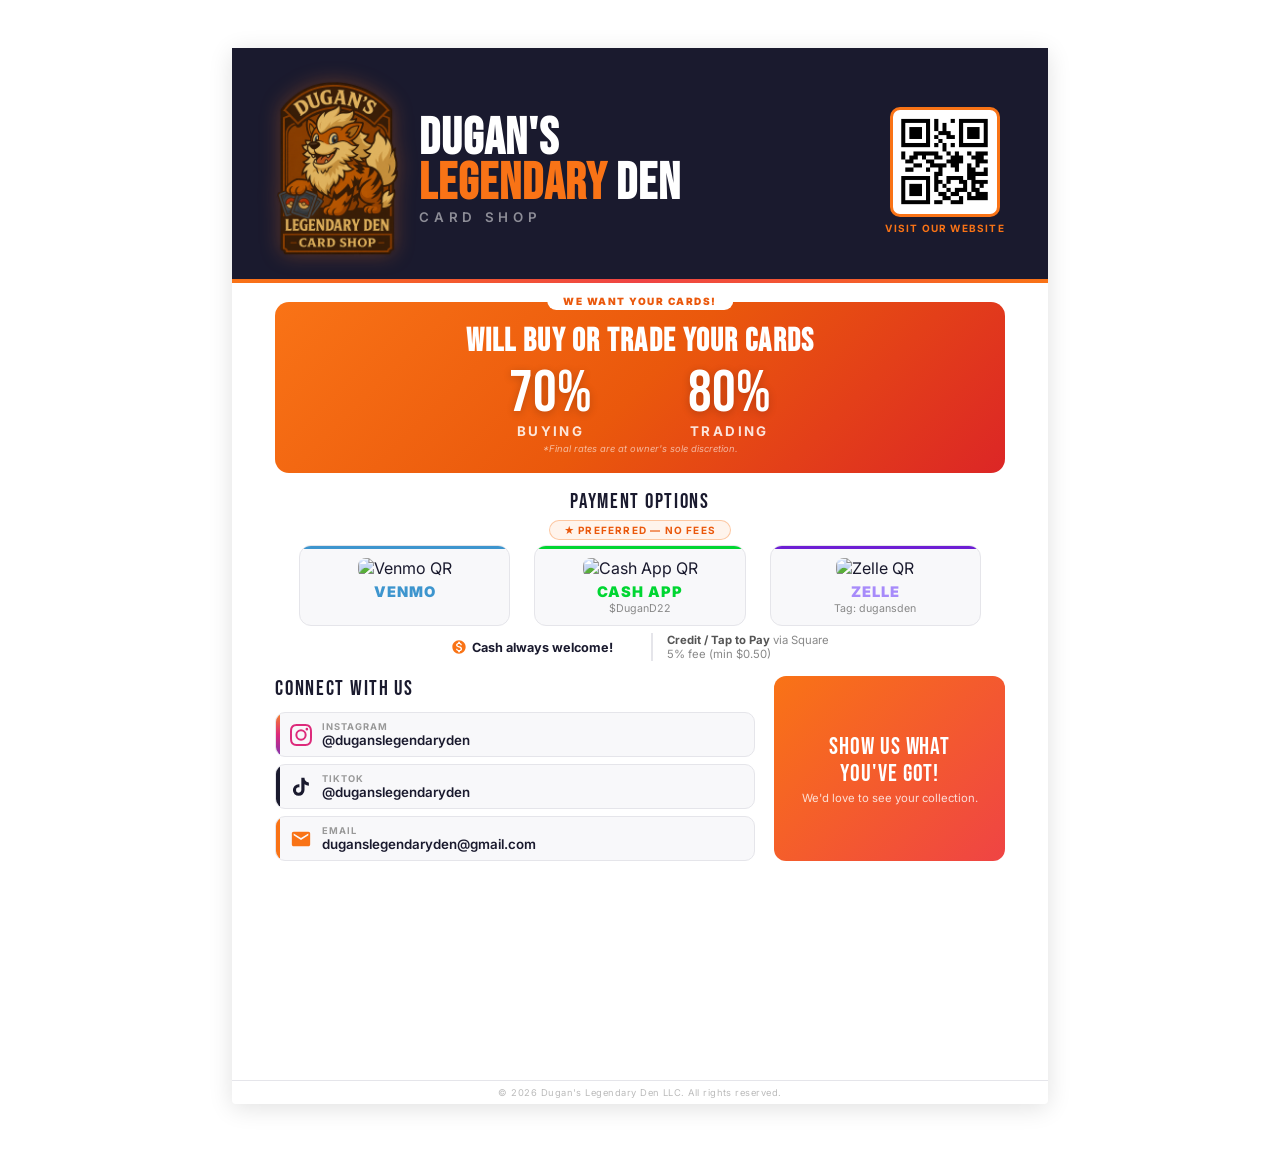
==== commit 814e5071: "Flyer v4: white background for ink savings, keep modern orange accents" ====
--- a/flyer.html
+++ b/flyer.html
@@ -17,8 +17,8 @@
             width: 8.5in;
             height: 11in;
             margin: 0 auto;
-            background: #111118;
-            color: #FFFFFF;
+            background: #FFFFFF;
+            color: #1A1A2E;
             overflow: hidden;
             -webkit-print-color-adjust: exact;
             print-color-adjust: exact;
@@ -39,17 +39,17 @@
             align-items: center;
             justify-content: space-between;
             position: relative;
+            background: #1A1A2E;
         }
 
         .header::after {
             content: '';
             position: absolute;
             bottom: 0;
-            left: 0.45in;
-            right: 0.45in;
-            height: 3px;
+            left: 0;
+            right: 0;
+            height: 4px;
             background: linear-gradient(90deg, #F97316, #EF4444, #F97316);
-            border-radius: 2px;
         }
 
         .header-left {
@@ -61,7 +61,7 @@
         .header-logo {
             width: 1.3in;
             height: auto;
-            filter: drop-shadow(0 0 12px rgba(249, 115, 22, 0.3));
+            filter: drop-shadow(0 0 10px rgba(249, 115, 22, 0.3));
         }
 
         .header-text h1 {
@@ -187,7 +187,7 @@
         .section-label {
             font-family: 'Bebas Neue', sans-serif;
             font-size: 16pt;
-            color: #F97316;
+            color: #1A1A2E;
             letter-spacing: 0.08em;
             text-align: center;
             margin-bottom: 0.04in;
@@ -201,9 +201,9 @@
 
         .pay-preferred span {
             display: inline-block;
-            background: rgba(249, 115, 22, 0.12);
-            border: 1.5px solid rgba(249, 115, 22, 0.4);
-            color: #F97316;
+            background: rgba(249, 115, 22, 0.08);
+            border: 1.5px solid rgba(249, 115, 22, 0.35);
+            color: #EA580C;
             font-size: 7.5pt;
             font-weight: 700;
             letter-spacing: 0.12em;
@@ -221,11 +221,11 @@
         .pay-card {
             flex: 1;
             max-width: 2.2in;
-            background: #1C1C26;
+            background: #F8F8FA;
             border-radius: 12px;
             padding: 12px 10px 10px;
             text-align: center;
-            border: 1.5px solid #2A2A38;
+            border: 1.5px solid #E5E5EA;
             position: relative;
             overflow: hidden;
         }
@@ -261,7 +261,7 @@
 
         .pay-card .pay-tag {
             font-size: 8pt;
-            color: rgba(255,255,255,0.4);
+            color: #888;
             margin-top: 1px;
         }
 
@@ -276,7 +276,7 @@
         .cash-note {
             font-size: 9.5pt;
             font-weight: 700;
-            color: #FFFFFF;
+            color: #1A1A2E;
             display: flex;
             align-items: center;
             gap: 5px;
@@ -286,12 +286,12 @@
 
         .fee-note {
             font-size: 8.5pt;
-            color: rgba(255,255,255,0.4);
-            border-left: 2px solid #2A2A38;
+            color: #888;
+            border-left: 2px solid #E5E5EA;
             padding-left: 0.15in;
         }
 
-        .fee-note strong { color: rgba(255,255,255,0.7); }
+        .fee-note strong { color: #555; }
 
         /* ---- Connect ---- */
         .connect-row {
@@ -312,9 +312,9 @@
             align-items: center;
             gap: 10px;
             padding: 8px 14px;
-            background: #1C1C26;
+            background: #F8F8FA;
             border-radius: 10px;
-            border: 1.5px solid #2A2A38;
+            border: 1.5px solid #E5E5EA;
             position: relative;
             overflow: hidden;
         }
@@ -327,14 +327,14 @@
         }
 
         .soc-card.ig::before { background: linear-gradient(180deg, #F58529, #DD2A7B, #8134AF); }
-        .soc-card.tt::before { background: #FFFFFF; }
+        .soc-card.tt::before { background: #1A1A2E; }
         .soc-card.em::before { background: #F97316; }
 
         .soc-card svg { width: 22px; height: 22px; flex-shrink: 0; }
 
         .soc-info { display: flex; flex-direction: column; }
-        .soc-plat { font-size: 7pt; font-weight: 700; color: rgba(255,255,255,0.4); text-transform: uppercase; letter-spacing: 0.1em; }
-        .soc-handle { font-size: 10pt; font-weight: 600; color: #FFFFFF; }
+        .soc-plat { font-size: 7pt; font-weight: 700; color: #999; text-transform: uppercase; letter-spacing: 0.1em; }
+        .soc-handle { font-size: 10pt; font-weight: 600; color: #1A1A2E; }
 
         /* ---- CTA ---- */
         .cta {
@@ -366,12 +366,12 @@
         .footer {
             padding: 6px 0.45in;
             text-align: center;
-            border-top: 1px solid #2A2A38;
-        }
-
-        .footer p { font-size: 7pt; color: rgba(255,255,255,0.25); letter-spacing: 0.05em; }
-
-        @media screen { body { margin: 0.5in auto; box-shadow: 0 8px 40px rgba(0,0,0,0.5); border-radius: 4px; } }
+            border-top: 1px solid #E5E5EA;
+        }
+
+        .footer p { font-size: 7pt; color: #BBB; letter-spacing: 0.05em; }
+
+        @media screen { body { margin: 0.5in auto; box-shadow: 0 4px 24px rgba(0,0,0,0.12); border-radius: 4px; } }
         @media print { body { margin: 0; box-shadow: none; } }
     </style>
 </head>
@@ -456,7 +456,7 @@
                         </div>
                     </div>
                     <div class="soc-card tt">
-                        <svg viewBox="0 0 24 24" fill="#FFFFFF"><path d="M19.59 6.69a4.83 4.83 0 01-3.77-4.25V2h-3.45v13.67a2.89 2.89 0 01-2.88 2.5 2.89 2.89 0 01-2.89-2.89 2.89 2.89 0 012.89-2.89c.28 0 .54.04.79.1V9.01a6.27 6.27 0 00-.79-.05 6.34 6.34 0 00-6.34 6.34 6.34 6.34 0 006.34 6.34 6.34 6.34 0 006.34-6.34V8.98a8.2 8.2 0 004.76 1.52V7.05a4.84 4.84 0 01-1-.36z"/></svg>
+                        <svg viewBox="0 0 24 24" fill="#1A1A2E"><path d="M19.59 6.69a4.83 4.83 0 01-3.77-4.25V2h-3.45v13.67a2.89 2.89 0 01-2.88 2.5 2.89 2.89 0 01-2.89-2.89 2.89 2.89 0 012.89-2.89c.28 0 .54.04.79.1V9.01a6.27 6.27 0 00-.79-.05 6.34 6.34 0 00-6.34 6.34 6.34 6.34 0 006.34 6.34 6.34 6.34 0 006.34-6.34V8.98a8.2 8.2 0 004.76 1.52V7.05a4.84 4.84 0 01-1-.36z"/></svg>
                         <div class="soc-info">
                             <span class="soc-plat">TikTok</span>
                             <span class="soc-handle">@duganslegendaryden</span>
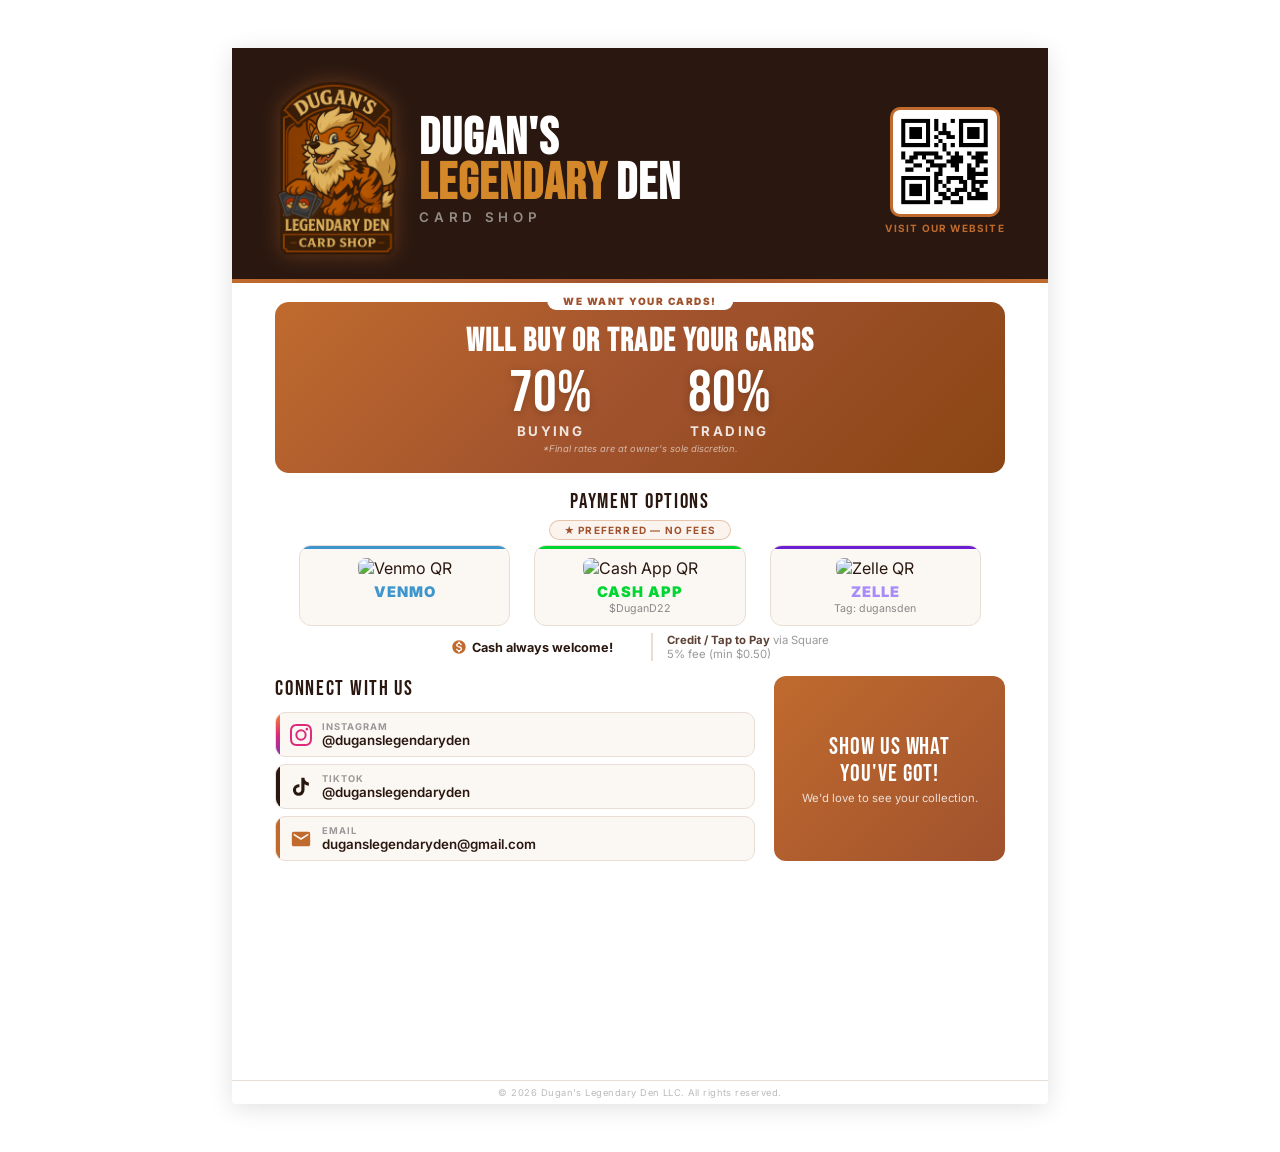
==== commit cc9751e9: "Flyer v5: warm copper/brown palette to match tablecloth, keep modern layout" ====
--- a/flyer.html
+++ b/flyer.html
@@ -18,7 +18,7 @@
             height: 11in;
             margin: 0 auto;
             background: #FFFFFF;
-            color: #1A1A2E;
+            color: #2A1810;
             overflow: hidden;
             -webkit-print-color-adjust: exact;
             print-color-adjust: exact;
@@ -39,7 +39,7 @@
             align-items: center;
             justify-content: space-between;
             position: relative;
-            background: #1A1A2E;
+            background: #2A1810;
         }
 
         .header::after {
@@ -49,7 +49,7 @@
             left: 0;
             right: 0;
             height: 4px;
-            background: linear-gradient(90deg, #F97316, #EF4444, #F97316);
+            background: linear-gradient(90deg, #C06A2E, #A0522D, #C06A2E);
         }
 
         .header-left {
@@ -61,7 +61,7 @@
         .header-logo {
             width: 1.3in;
             height: auto;
-            filter: drop-shadow(0 0 10px rgba(249, 115, 22, 0.3));
+            filter: drop-shadow(0 0 10px rgba(192, 106, 46, 0.4));
         }
 
         .header-text h1 {
@@ -73,7 +73,7 @@
         }
 
         .header-text h1 span {
-            color: #F97316;
+            color: #D4882A;
         }
 
         .header-text p {
@@ -96,7 +96,7 @@
             width: 1.15in;
             height: 1.15in;
             border-radius: 10px;
-            border: 3px solid #F97316;
+            border: 3px solid #C06A2E;
             background: white;
             padding: 5px;
         }
@@ -104,7 +104,7 @@
         .header-qr span {
             font-size: 7.5pt;
             font-weight: 700;
-            color: #F97316;
+            color: #C06A2E;
             letter-spacing: 0.12em;
             text-transform: uppercase;
         }
@@ -120,7 +120,7 @@
 
         /* ---- Hero ---- */
         .hero {
-            background: linear-gradient(135deg, #F97316 0%, #EA580C 50%, #DC2626 100%);
+            background: linear-gradient(135deg, #C06A2E 0%, #A0522D 50%, #8B4513 100%);
             border-radius: 14px;
             padding: 0.2in 0.4in;
             text-align: center;
@@ -133,7 +133,7 @@
             left: 50%;
             transform: translateX(-50%);
             background: #FFFFFF;
-            color: #EA580C;
+            color: #A0522D;
             font-family: 'Inter', sans-serif;
             font-size: 7.5pt;
             font-weight: 900;
@@ -187,7 +187,7 @@
         .section-label {
             font-family: 'Bebas Neue', sans-serif;
             font-size: 16pt;
-            color: #1A1A2E;
+            color: #2A1810;
             letter-spacing: 0.08em;
             text-align: center;
             margin-bottom: 0.04in;
@@ -201,9 +201,9 @@
 
         .pay-preferred span {
             display: inline-block;
-            background: rgba(249, 115, 22, 0.08);
-            border: 1.5px solid rgba(249, 115, 22, 0.35);
-            color: #EA580C;
+            background: rgba(192, 106, 46, 0.08);
+            border: 1.5px solid rgba(192, 106, 46, 0.35);
+            color: #A0522D;
             font-size: 7.5pt;
             font-weight: 700;
             letter-spacing: 0.12em;
@@ -221,11 +221,11 @@
         .pay-card {
             flex: 1;
             max-width: 2.2in;
-            background: #F8F8FA;
+            background: #FBF7F3;
             border-radius: 12px;
             padding: 12px 10px 10px;
             text-align: center;
-            border: 1.5px solid #E5E5EA;
+            border: 1.5px solid #E8DED6;
             position: relative;
             overflow: hidden;
         }
@@ -276,7 +276,7 @@
         .cash-note {
             font-size: 9.5pt;
             font-weight: 700;
-            color: #1A1A2E;
+            color: #2A1810;
             display: flex;
             align-items: center;
             gap: 5px;
@@ -286,12 +286,12 @@
 
         .fee-note {
             font-size: 8.5pt;
-            color: #888;
-            border-left: 2px solid #E5E5EA;
+            color: #999;
+            border-left: 2px solid #E8DED6;
             padding-left: 0.15in;
         }
 
-        .fee-note strong { color: #555; }
+        .fee-note strong { color: #5C4033; }
 
         /* ---- Connect ---- */
         .connect-row {
@@ -312,9 +312,9 @@
             align-items: center;
             gap: 10px;
             padding: 8px 14px;
-            background: #F8F8FA;
+            background: #FBF7F3;
             border-radius: 10px;
-            border: 1.5px solid #E5E5EA;
+            border: 1.5px solid #E8DED6;
             position: relative;
             overflow: hidden;
         }
@@ -327,18 +327,18 @@
         }
 
         .soc-card.ig::before { background: linear-gradient(180deg, #F58529, #DD2A7B, #8134AF); }
-        .soc-card.tt::before { background: #1A1A2E; }
-        .soc-card.em::before { background: #F97316; }
+        .soc-card.tt::before { background: #2A1810; }
+        .soc-card.em::before { background: #C06A2E; }
 
         .soc-card svg { width: 22px; height: 22px; flex-shrink: 0; }
 
         .soc-info { display: flex; flex-direction: column; }
         .soc-plat { font-size: 7pt; font-weight: 700; color: #999; text-transform: uppercase; letter-spacing: 0.1em; }
-        .soc-handle { font-size: 10pt; font-weight: 600; color: #1A1A2E; }
+        .soc-handle { font-size: 10pt; font-weight: 600; color: #2A1810; }
 
         /* ---- CTA ---- */
         .cta {
-            background: linear-gradient(135deg, #F97316 0%, #EF4444 100%);
+            background: linear-gradient(135deg, #C06A2E 0%, #A0522D 100%);
             border-radius: 12px;
             padding: 14px 20px;
             text-align: center;
@@ -366,7 +366,7 @@
         .footer {
             padding: 6px 0.45in;
             text-align: center;
-            border-top: 1px solid #E5E5EA;
+            border-top: 1px solid #E8DED6;
         }
 
         .footer p { font-size: 7pt; color: #BBB; letter-spacing: 0.05em; }
@@ -434,7 +434,7 @@
                 </div>
                 <div class="pay-extras">
                     <div class="cash-note">
-                        <svg viewBox="0 0 24 24" fill="#F97316"><path d="M12 2C6.48 2 2 6.48 2 12s4.48 10 10 10 10-4.48 10-10S17.52 2 12 2zm1.41 16.09V20h-2.67v-1.93c-1.71-.36-3.16-1.46-3.27-3.4h1.96c.1 1.05.82 1.87 2.65 1.87 1.96 0 2.4-.98 2.4-1.59 0-.83-.44-1.61-2.67-2.14-2.48-.6-4.18-1.62-4.18-3.67 0-1.72 1.39-2.84 3.11-3.21V4h2.67v1.95c1.86.45 2.79 1.86 2.85 3.39H14.3c-.05-1.11-.64-1.87-2.22-1.87-1.5 0-2.4.68-2.4 1.64 0 .84.65 1.39 2.67 1.94s4.18 1.36 4.18 3.85c0 1.89-1.44 2.98-3.12 3.19z"/></svg>
+                        <svg viewBox="0 0 24 24" fill="#C06A2E"><path d="M12 2C6.48 2 2 6.48 2 12s4.48 10 10 10 10-4.48 10-10S17.52 2 12 2zm1.41 16.09V20h-2.67v-1.93c-1.71-.36-3.16-1.46-3.27-3.4h1.96c.1 1.05.82 1.87 2.65 1.87 1.96 0 2.4-.98 2.4-1.59 0-.83-.44-1.61-2.67-2.14-2.48-.6-4.18-1.62-4.18-3.67 0-1.72 1.39-2.84 3.11-3.21V4h2.67v1.95c1.86.45 2.79 1.86 2.85 3.39H14.3c-.05-1.11-.64-1.87-2.22-1.87-1.5 0-2.4.68-2.4 1.64 0 .84.65 1.39 2.67 1.94s4.18 1.36 4.18 3.85c0 1.89-1.44 2.98-3.12 3.19z"/></svg>
                         Cash always welcome!
                     </div>
                     <div class="fee-note">
@@ -456,14 +456,14 @@
                         </div>
                     </div>
                     <div class="soc-card tt">
-                        <svg viewBox="0 0 24 24" fill="#1A1A2E"><path d="M19.59 6.69a4.83 4.83 0 01-3.77-4.25V2h-3.45v13.67a2.89 2.89 0 01-2.88 2.5 2.89 2.89 0 01-2.89-2.89 2.89 2.89 0 012.89-2.89c.28 0 .54.04.79.1V9.01a6.27 6.27 0 00-.79-.05 6.34 6.34 0 00-6.34 6.34 6.34 6.34 0 006.34 6.34 6.34 6.34 0 006.34-6.34V8.98a8.2 8.2 0 004.76 1.52V7.05a4.84 4.84 0 01-1-.36z"/></svg>
+                        <svg viewBox="0 0 24 24" fill="#2A1810"><path d="M19.59 6.69a4.83 4.83 0 01-3.77-4.25V2h-3.45v13.67a2.89 2.89 0 01-2.88 2.5 2.89 2.89 0 01-2.89-2.89 2.89 2.89 0 012.89-2.89c.28 0 .54.04.79.1V9.01a6.27 6.27 0 00-.79-.05 6.34 6.34 0 00-6.34 6.34 6.34 6.34 0 006.34 6.34 6.34 6.34 0 006.34-6.34V8.98a8.2 8.2 0 004.76 1.52V7.05a4.84 4.84 0 01-1-.36z"/></svg>
                         <div class="soc-info">
                             <span class="soc-plat">TikTok</span>
                             <span class="soc-handle">@duganslegendaryden</span>
                         </div>
                     </div>
                     <div class="soc-card em">
-                        <svg viewBox="0 0 24 24" fill="#F97316"><path d="M20 4H4c-1.1 0-1.99.9-1.99 2L2 18c0 1.1.9 2 2 2h16c1.1 0 2-.9 2-2V6c0-1.1-.9-2-2-2zm0 4l-8 5-8-5V6l8 5 8-5v2z"/></svg>
+                        <svg viewBox="0 0 24 24" fill="#C06A2E"><path d="M20 4H4c-1.1 0-1.99.9-1.99 2L2 18c0 1.1.9 2 2 2h16c1.1 0 2-.9 2-2V6c0-1.1-.9-2-2-2zm0 4l-8 5-8-5V6l8 5 8-5v2z"/></svg>
                         <div class="soc-info">
                             <span class="soc-plat">Email</span>
                             <span class="soc-handle">duganslegendaryden@gmail.com</span>
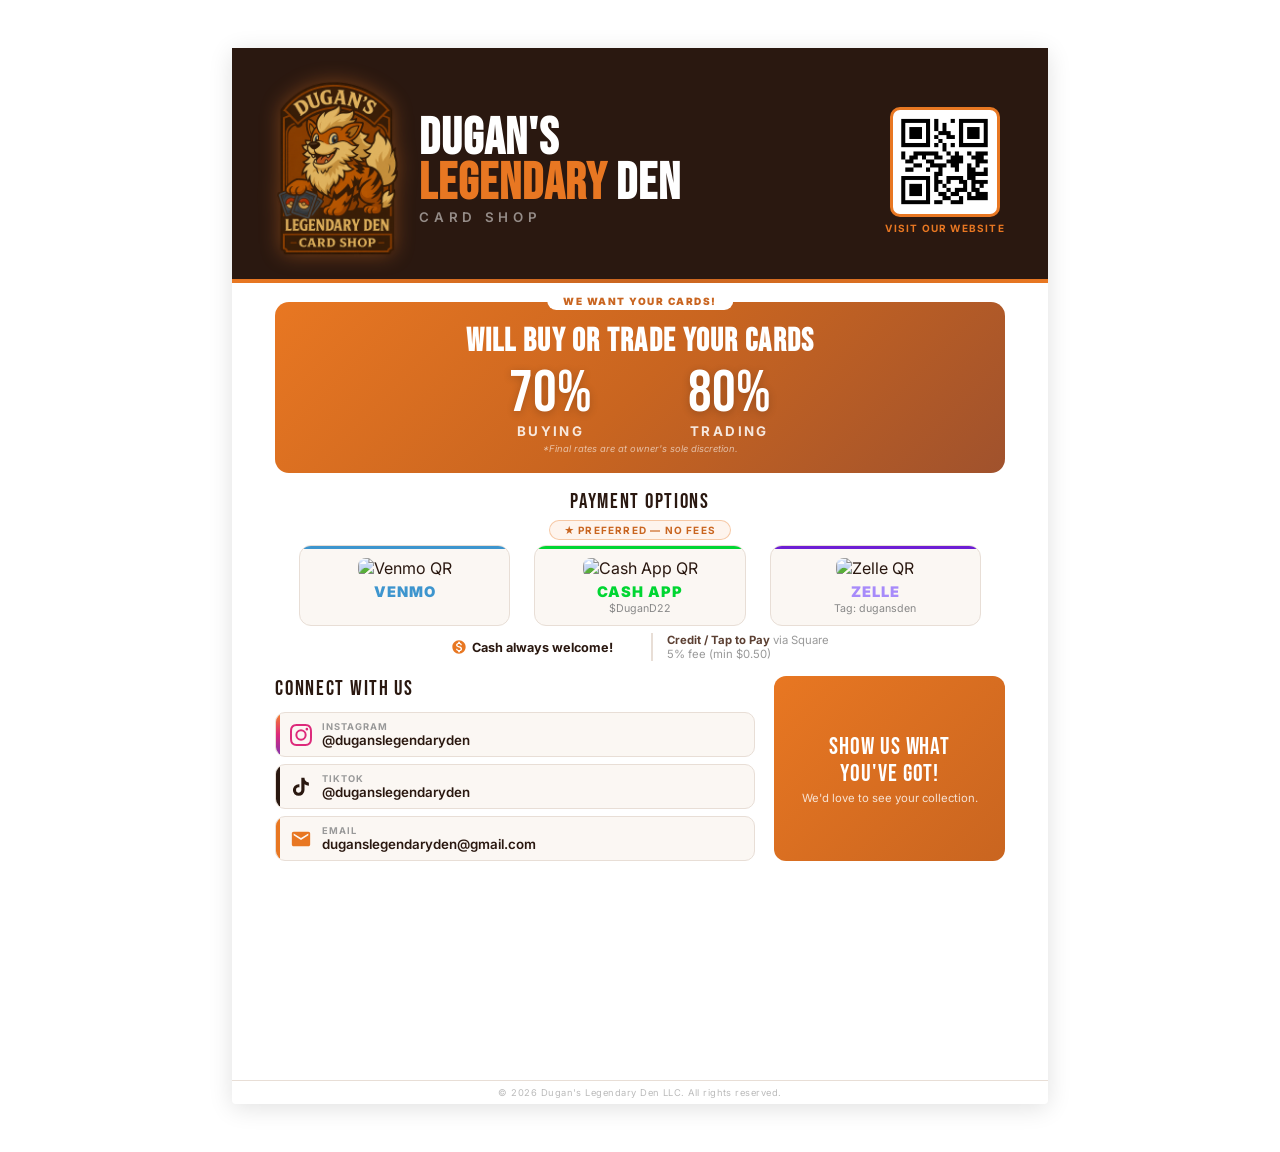
==== commit aa94d142: "Flyer: use Pantone 718C (#E87722) for accents and boxes" ====
--- a/flyer.html
+++ b/flyer.html
@@ -49,7 +49,7 @@
             left: 0;
             right: 0;
             height: 4px;
-            background: linear-gradient(90deg, #C06A2E, #A0522D, #C06A2E);
+            background: linear-gradient(90deg, #E87722, #C96520, #E87722);
         }
 
         .header-left {
@@ -61,7 +61,7 @@
         .header-logo {
             width: 1.3in;
             height: auto;
-            filter: drop-shadow(0 0 10px rgba(192, 106, 46, 0.4));
+            filter: drop-shadow(0 0 10px rgba(232, 119, 34, 0.4));
         }
 
         .header-text h1 {
@@ -73,7 +73,7 @@
         }
 
         .header-text h1 span {
-            color: #D4882A;
+            color: #E87722;
         }
 
         .header-text p {
@@ -96,7 +96,7 @@
             width: 1.15in;
             height: 1.15in;
             border-radius: 10px;
-            border: 3px solid #C06A2E;
+            border: 3px solid #E87722;
             background: white;
             padding: 5px;
         }
@@ -104,7 +104,7 @@
         .header-qr span {
             font-size: 7.5pt;
             font-weight: 700;
-            color: #C06A2E;
+            color: #E87722;
             letter-spacing: 0.12em;
             text-transform: uppercase;
         }
@@ -120,7 +120,7 @@
 
         /* ---- Hero ---- */
         .hero {
-            background: linear-gradient(135deg, #C06A2E 0%, #A0522D 50%, #8B4513 100%);
+            background: linear-gradient(135deg, #E87722 0%, #C96520 50%, #A0522D 100%);
             border-radius: 14px;
             padding: 0.2in 0.4in;
             text-align: center;
@@ -133,7 +133,7 @@
             left: 50%;
             transform: translateX(-50%);
             background: #FFFFFF;
-            color: #A0522D;
+            color: #C96520;
             font-family: 'Inter', sans-serif;
             font-size: 7.5pt;
             font-weight: 900;
@@ -201,9 +201,9 @@
 
         .pay-preferred span {
             display: inline-block;
-            background: rgba(192, 106, 46, 0.08);
-            border: 1.5px solid rgba(192, 106, 46, 0.35);
-            color: #A0522D;
+            background: rgba(232, 119, 34, 0.08);
+            border: 1.5px solid rgba(232, 119, 34, 0.35);
+            color: #C96520;
             font-size: 7.5pt;
             font-weight: 700;
             letter-spacing: 0.12em;
@@ -328,7 +328,7 @@
 
         .soc-card.ig::before { background: linear-gradient(180deg, #F58529, #DD2A7B, #8134AF); }
         .soc-card.tt::before { background: #2A1810; }
-        .soc-card.em::before { background: #C06A2E; }
+        .soc-card.em::before { background: #E87722; }
 
         .soc-card svg { width: 22px; height: 22px; flex-shrink: 0; }
 
@@ -338,7 +338,7 @@
 
         /* ---- CTA ---- */
         .cta {
-            background: linear-gradient(135deg, #C06A2E 0%, #A0522D 100%);
+            background: linear-gradient(135deg, #E87722 0%, #C96520 100%);
             border-radius: 12px;
             padding: 14px 20px;
             text-align: center;
@@ -434,7 +434,7 @@
                 </div>
                 <div class="pay-extras">
                     <div class="cash-note">
-                        <svg viewBox="0 0 24 24" fill="#C06A2E"><path d="M12 2C6.48 2 2 6.48 2 12s4.48 10 10 10 10-4.48 10-10S17.52 2 12 2zm1.41 16.09V20h-2.67v-1.93c-1.71-.36-3.16-1.46-3.27-3.4h1.96c.1 1.05.82 1.87 2.65 1.87 1.96 0 2.4-.98 2.4-1.59 0-.83-.44-1.61-2.67-2.14-2.48-.6-4.18-1.62-4.18-3.67 0-1.72 1.39-2.84 3.11-3.21V4h2.67v1.95c1.86.45 2.79 1.86 2.85 3.39H14.3c-.05-1.11-.64-1.87-2.22-1.87-1.5 0-2.4.68-2.4 1.64 0 .84.65 1.39 2.67 1.94s4.18 1.36 4.18 3.85c0 1.89-1.44 2.98-3.12 3.19z"/></svg>
+                        <svg viewBox="0 0 24 24" fill="#E87722"><path d="M12 2C6.48 2 2 6.48 2 12s4.48 10 10 10 10-4.48 10-10S17.52 2 12 2zm1.41 16.09V20h-2.67v-1.93c-1.71-.36-3.16-1.46-3.27-3.4h1.96c.1 1.05.82 1.87 2.65 1.87 1.96 0 2.4-.98 2.4-1.59 0-.83-.44-1.61-2.67-2.14-2.48-.6-4.18-1.62-4.18-3.67 0-1.72 1.39-2.84 3.11-3.21V4h2.67v1.95c1.86.45 2.79 1.86 2.85 3.39H14.3c-.05-1.11-.64-1.87-2.22-1.87-1.5 0-2.4.68-2.4 1.64 0 .84.65 1.39 2.67 1.94s4.18 1.36 4.18 3.85c0 1.89-1.44 2.98-3.12 3.19z"/></svg>
                         Cash always welcome!
                     </div>
                     <div class="fee-note">
@@ -463,7 +463,7 @@
                         </div>
                     </div>
                     <div class="soc-card em">
-                        <svg viewBox="0 0 24 24" fill="#C06A2E"><path d="M20 4H4c-1.1 0-1.99.9-1.99 2L2 18c0 1.1.9 2 2 2h16c1.1 0 2-.9 2-2V6c0-1.1-.9-2-2-2zm0 4l-8 5-8-5V6l8 5 8-5v2z"/></svg>
+                        <svg viewBox="0 0 24 24" fill="#E87722"><path d="M20 4H4c-1.1 0-1.99.9-1.99 2L2 18c0 1.1.9 2 2 2h16c1.1 0 2-.9 2-2V6c0-1.1-.9-2-2-2zm0 4l-8 5-8-5V6l8 5 8-5v2z"/></svg>
                         <div class="soc-info">
                             <span class="soc-plat">Email</span>
                             <span class="soc-handle">duganslegendaryden@gmail.com</span>
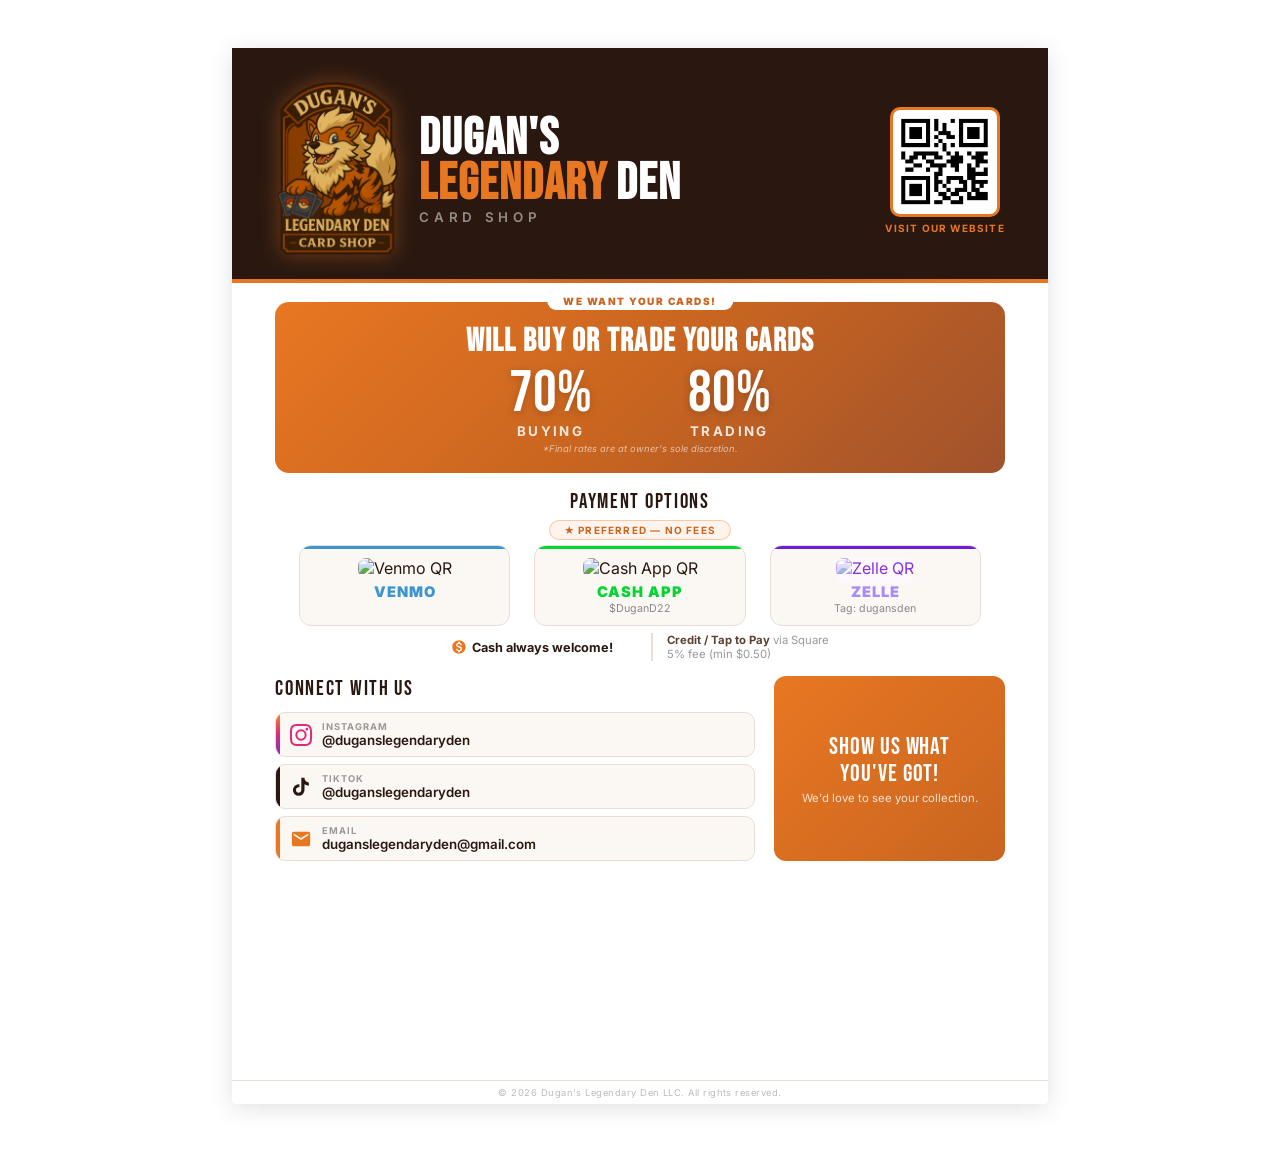
==== commit 4a43ebea: "flyer: swap Zelle QR to local file with CSS tint overlay - Replace external api.qrserver.com URL wit" ====
--- a/flyer.html
+++ b/flyer.html
@@ -248,6 +248,21 @@
             margin-bottom: 5px;
         }
 
+        .pay-card.zelle .qr-tint {
+            position: relative;
+            display: inline-block;
+        }
+
+        .pay-card.zelle .qr-tint::after {
+            content: '';
+            position: absolute;
+            inset: 0;
+            background: #6D1ED4;
+            mix-blend-mode: screen;
+            border-radius: 8px;
+            pointer-events: none;
+        }
+
         .pay-card .pay-name {
             font-size: 11pt;
             font-weight: 900;
@@ -427,7 +442,7 @@
                         <div class="pay-tag">$DuganD22</div>
                     </div>
                     <div class="pay-card zelle">
-                        <img src="https://api.qrserver.com/v1/create-qr-code/?size=300x300&data=dugansden&bgcolor=FFFFFF&color=6D1ED4" alt="Zelle QR">
+                        <div class="qr-tint"><img src="zelle_QRcode.png" alt="Zelle QR"></div>
                         <div class="pay-name z-c">Zelle</div>
                         <div class="pay-tag">Tag: dugansden</div>
                     </div>
